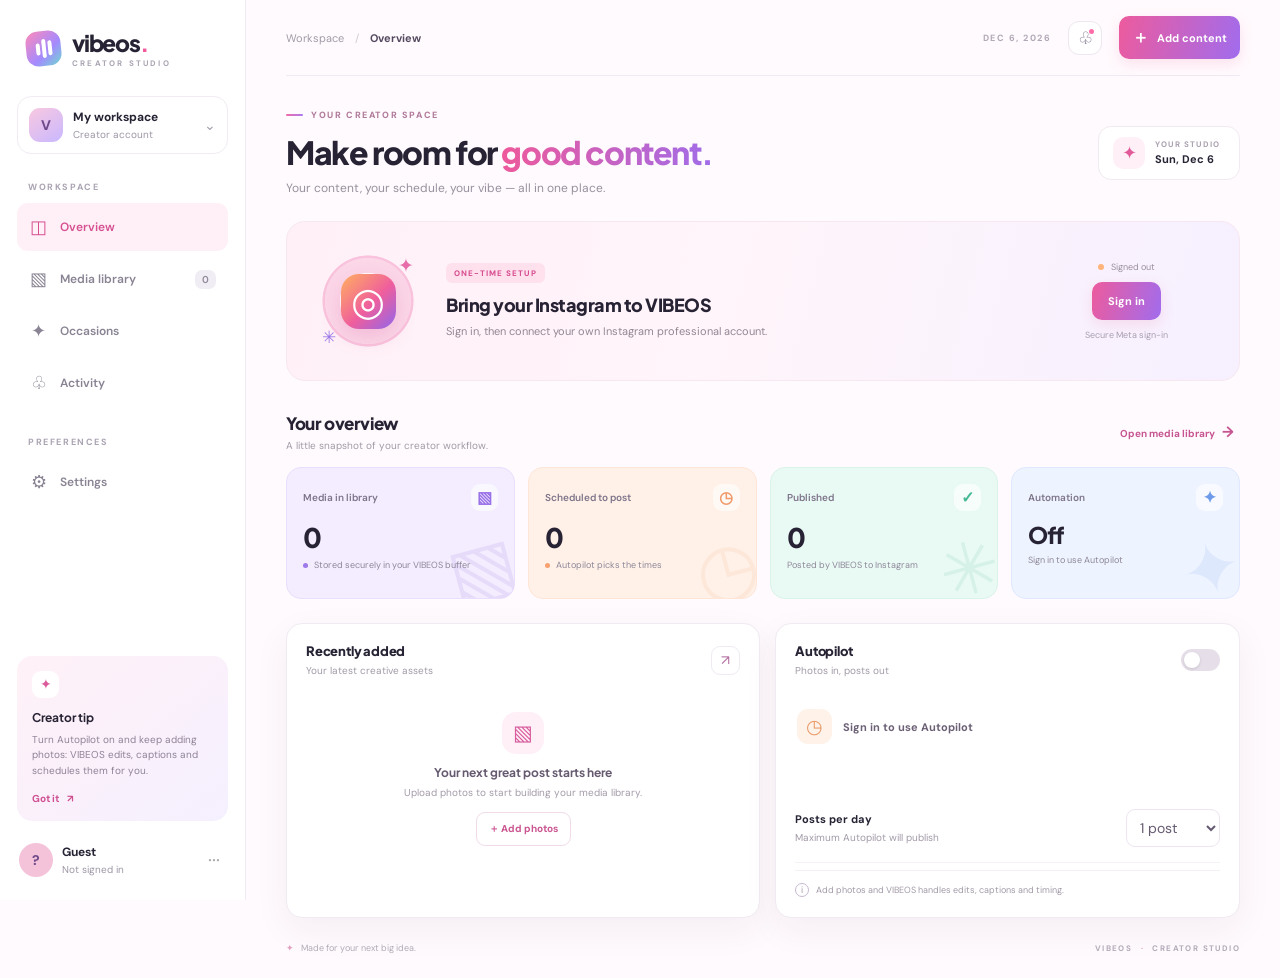
==== web/index.html @ 7c8bd2db "Update with vibeos-new changes" ====
<!doctype html>
<html lang="en">
<head>
<meta charset="utf-8"><meta name="viewport" content="width=device-width,initial-scale=1,viewport-fit=cover">
<meta name="theme-color" content="#fff8fc"><title>VIBEOS — Creator Studio</title>
<link rel="preconnect" href="https://fonts.googleapis.com"><link rel="preconnect" href="https://fonts.gstatic.com" crossorigin>
<link href="https://fonts.googleapis.com/css2?family=DM+Sans:wght@400;500;600;700&family=Plus+Jakarta+Sans:wght@500;600;700;800&display=swap" rel="stylesheet">
<link rel="stylesheet" href="styles.css">
</head>
<body>
<div class="app-shell">
  <aside class="sidebar" id="sidebar">
    <a class="brand" href="#dashboard"><span class="brand-mark"><i></i><i></i><i></i></span><span>vibeos<span class="brand-dot">.</span><small>CREATOR STUDIO</small></span></a>
    <div class="workspace"><div class="workspace-avatar">V</div><div><strong>My workspace</strong><small>Creator account</small></div><span class="chevron">⌄</span></div>
    <p class="nav-label">WORKSPACE</p>
    <nav class="nav-list" aria-label="Main navigation">
      <button class="nav-item active" data-view="dashboard"><span class="nav-icon">◫</span> Overview</button>
      <button class="nav-item" data-view="media"><span class="nav-icon">▧</span> Media library <span class="nav-count" id="mediaCount">0</span></button>
      <button class="nav-item" data-view="occasions"><span class="nav-icon">✦</span> Occasions</button>
      <button class="nav-item" data-view="notifications"><span class="nav-icon">♧</span> Activity</button>
    </nav>
    <p class="nav-label nav-label-spaced">PREFERENCES</p>
    <nav class="nav-list"><button class="nav-item" data-view="settings"><span class="nav-icon">⚙</span> Settings</button></nav>
    <div class="sidebar-bottom"><div class="help-card"><span class="help-spark">✦</span><strong>Creator tip</strong><p>Turn Autopilot on and keep adding photos: VIBEOS edits, captions and schedules them for you.</p><button id="tipButton">Got it <span>↗</span></button></div><div class="user-mini"><div class="user-avatar" id="userAvatar">?</div><div><strong id="userName">Guest</strong><small id="userSub">Not signed in</small></div><button class="dots" aria-label="User menu">···</button></div></div>
  </aside>
  <main class="main-area">
    <header class="topbar"><button class="mobile-menu" id="mobileMenu" aria-label="Open menu">☰</button><div class="breadcrumbs"><span>Workspace</span><b>/</b><strong id="crumbTitle">Overview</strong></div><div class="top-actions"><span class="today-label" id="todayLabel">CREATOR STUDIO</span><button class="icon-button" data-view="notifications" aria-label="Activity">♧<i></i></button><button class="primary-button top-create" id="topUpload"><span>＋</span> Add content</button></div></header>
    <section class="view active" id="view-dashboard">
      <div class="welcome-row"><div><div class="eyebrow"><span class="eyebrow-line"></span> YOUR CREATOR SPACE</div><h1>Make room for <span class="gradient-text">good content.</span></h1><p class="subhead">Your content, your schedule, your vibe — all in one place.</p></div><div class="date-chip"><span>✦</span><div><small>YOUR STUDIO</small><strong id="dateText">Let’s create</strong></div></div></div>
      <div class="connect-banner"><div class="connect-illustration"><div class="ig-orbit">◎</div><span class="orbit-star star-a">✦</span><span class="orbit-star star-b">✳</span></div><div class="connect-copy"><span class="pill pill-pink">ONE-TIME SETUP</span><h2>Bring your Instagram to VIBEOS</h2><p id="connectCopy">Sign in, then connect your own Instagram professional account.</p></div><div class="connect-action"><span class="connection-status" id="connectionStatus"><i></i> Checking…</span><a class="primary-button" id="connectButton" href="#">Connect Instagram <span>↗</span></a><small>Secure Meta sign-in</small></div></div>
      <div class="notice-bar" id="engineNotice" hidden><span>ⓘ</span><div><strong>Auto-posting is not active yet</strong><p>Your photos are saved, edited and made ready. Posting to Instagram starts once the hosted posting engine is switched on for web accounts.</p></div></div>
      <div class="section-heading"><div><h2>Your overview</h2><p>A little snapshot of your creator workflow.</p></div><button class="text-button" data-view="media">Open media library <span>→</span></button></div>
      <div class="stats-grid"><article class="stat-card stat-lilac"><div class="stat-top"><span>Media in library</span><span class="stat-icon">▧</span></div><div class="stat-number" id="statMedia">0</div><div class="stat-foot"><span class="stat-dot"></span> Stored securely in your VIBEOS buffer</div><div class="stat-art art-lilac">▧</div></article><article class="stat-card stat-peach"><div class="stat-top"><span>Scheduled to post</span><span class="stat-icon">◷</span></div><div class="stat-number" id="statQueue">0</div><div class="stat-foot"><span class="stat-dot orange"></span> <span id="statQueueFoot">Autopilot picks the times</span></div><div class="stat-art art-peach">◷</div></article><article class="stat-card stat-mint"><div class="stat-top"><span>Published</span><span class="stat-icon">✓</span></div><div class="stat-number" id="statPosted">0</div><div class="stat-foot">Posted by VIBEOS to Instagram</div><div class="stat-art art-mint">✳</div></article><article class="stat-card stat-blue"><div class="stat-top"><span>Automation</span><span class="stat-icon">✦</span></div><div class="stat-number stat-word" id="autoStat">Off</div><div class="stat-foot" id="autoFoot">Switch it on in Autopilot</div><div class="stat-art art-blue">✦</div></article></div>
      <div class="dashboard-columns"><section class="panel recent-panel"><div class="panel-heading"><div><h3>Recently added</h3><p>Your latest creative assets</p></div><button class="round-arrow" data-view="media" aria-label="View media">↗</button></div><div id="recentMedia" class="recent-media empty-state"><div class="empty-icon">▧</div><strong>Your next great post starts here</strong><p>Upload photos to start building your media library.</p><button class="soft-button" id="emptyUpload">＋ Add photos</button></div></section><section class="panel queue-panel"><div class="panel-heading"><div><h3>Autopilot</h3><p>Photos in, posts out</p></div><label class="switch"><input type="checkbox" id="autopilotToggleDash"><span></span></label></div><div id="autopilotStatus" class="queue-list"></div><div class="settings-row"><div><strong>Posts per day</strong><small>Maximum Autopilot will publish</small></div><select id="dailyLimitDash" aria-label="Posts per day"></select></div><div class="panel-bottom-note"><span class="info-icon">i</span> <span id="autopilotNote">Add photos and VIBEOS handles edits, captions and timing.</span></div></section></div>
      <div class="footer-note"><span>✦</span> Made for your next big idea. <span class="footer-right">VIBEOS <b>·</b> CREATOR STUDIO</span></div>
    </section>
    <section class="view" id="view-media"><div class="page-heading"><div><div class="eyebrow"><span class="eyebrow-line"></span> YOUR CONTENT VAULT</div><h1>Media <span class="gradient-text">library.</span></h1><p class="subhead">Keep your creative assets together and ready for the next post.</p></div><button class="primary-button" id="mediaUpload">＋ Upload photos</button></div><div class="notice-bar"><span>ⓘ</span><div><strong>Photos upload straight to your VIBEOS buffer</strong><p>No manual queue. With Autopilot on, each photo is edited, captioned and scheduled automatically. With it off, photos wait safely in the buffer.</p></div></div><div class="media-toolbar"><div class="filter-tabs"><button class="filter-tab active" data-filter="all">All media <span id="allCount">0</span></button><button class="filter-tab" data-filter="ready">Ready</button><button class="filter-tab" data-filter="scheduled">Scheduled</button><button class="filter-tab" data-filter="posted">Posted</button></div><div class="toolbar-right"><span id="mediaSummary">0 items</span><select id="mediaSort" aria-label="Sort media"><option value="newest">Newest first</option><option value="oldest">Oldest first</option></select></div></div><div id="mediaGrid" class="media-grid"><div class="empty-large"><div class="empty-icon big">▧</div><h3>Your library is waiting for its first upload</h3><p>Add a few photos and start planning your content.</p><button class="primary-button" id="emptyMediaUpload">＋ Upload photos</button></div></div></section>
    <section class="view" id="view-occasions"><div class="page-heading"><div><div class="eyebrow"><span class="eyebrow-line"></span> CONTEXT ENGINE</div><h1>Festivals &amp; <span class="gradient-text">occasions.</span></h1><p class="subhead">VIBEOS watches the calendar, matches your photos to the right moment and posts at the best time. Nothing to pick.</p></div></div><div class="notice-bar" id="occCalendarWarn" hidden><span>ⓘ</span><div><strong>Festival dates need a refresh</strong><p id="occCalendarWarnText"></p></div></div><div class="occ-layout"><section class="panel"><div class="panel-heading"><div><h3>Coming up</h3><p>Next 45 days, filtered by your rules</p></div></div><div id="occList" class="occ-list"></div></section><section class="panel settings-panel"><div class="settings-section-title"><div class="settings-icon purple">✦</div><div><h3>Your rules</h3><p>Saved to your account</p></div></div><div class="settings-row"><div><strong>Occasion engine</strong><small>Match photos to festivals and days</small></div><label class="switch"><input type="checkbox" id="occEnabled"><span></span></label></div><div class="settings-row"><div><strong>Auto greeting</strong><small>No matching photo? Post your best-fitting one with a greeting</small></div><label class="switch"><input type="checkbox" id="occGreeting"><span></span></label></div><div class="settings-row"><div><strong>How many occasions</strong><small>Higher means only the big ones</small></div><select id="occPriority" aria-label="Occasion importance"><option value="85">Only major</option><option value="70">Balanced</option><option value="50">Everything</option></select></div><div class="settings-row"><div><strong>Serious days</strong><small>Remembrance and awareness days</small></div><select id="occSolemn" aria-label="Serious days"><option value="respectful">Calm, respectful tone</option><option value="skip">Skip them</option></select></div><div class="settings-row occ-cats"><div><strong>Types</strong><small>What VIBEOS may plan around</small></div><div id="occCats"></div></div><div class="settings-section-title occ-personal-title"><div><h3>Personal dates</h3><p>Birthday, anniversary, launch day. They repeat every year.</p></div></div><div id="occPersonal"></div><div class="occ-add"><input type="text" id="occName" maxlength="40" placeholder="Name (e.g. My birthday)" aria-label="Personal date name"><select id="occMonth" aria-label="Month"></select><select id="occDay" aria-label="Day"></select><button class="outline-button" id="occAdd">Add</button></div></section></div></section>
    <section class="view" id="view-notifications"><div class="page-heading"><div><div class="eyebrow"><span class="eyebrow-line"></span> ACTIVITY FEED</div><h1>Your <span class="gradient-text">activity.</span></h1><p class="subhead">Recent posts and scheduling events from your Instagram account.</p></div></div><div class="notice-bar"><span>ⓘ</span><div><strong>Live from your account</strong><p>Posted, scheduled and failed posts appear here.</p></div></div><div id="notificationList" class="notification-list"></div></section>
    <section class="view" id="view-settings"><div class="page-heading"><div><div class="eyebrow"><span class="eyebrow-line"></span> MAKE IT YOURS</div><h1>Studio <span class="gradient-text">settings.</span></h1><p class="subhead">Choose how your VIBEOS workspace behaves.</p></div></div><div class="settings-layout"><div class="panel settings-panel"><div class="settings-section-title"><div class="settings-icon pink">◎</div><div><h3>Instagram account</h3><p>Link your professional account securely.</p></div></div><div class="settings-row"><div><strong>Instagram connection</strong><small>Each signed-in user connects their own Instagram account.</small></div><a class="outline-button" id="settingsConnect" href="#">Connect account ↗</a></div><div class="settings-row"><div><strong>Account status</strong><small id="igStatusText">Not verified from this dashboard yet.</small></div><span class="status-chip neutral">Not checked</span></div></div><div class="panel settings-panel"><div class="settings-section-title"><div class="settings-icon purple">✦</div><div><h3>Autopilot</h3><p>Saved to your account and used by the hosted worker.</p></div></div><div class="settings-row"><div><strong>Autopilot</strong><small>Edit, caption and schedule new photos automatically</small></div><label class="switch"><input type="checkbox" id="autopilotToggle"><span></span></label></div><div class="settings-row"><div><strong>Posts per day</strong><small>Daily limit across stories and posts</small></div><select id="dailyLimit" aria-label="Posts per day"></select></div><div class="settings-row"><div><strong>Posting times</strong><small>Local times, comma separated (e.g. 12:30, 19:30)</small></div><input type="text" id="slotsInput" autocomplete="off" maxlength="60" aria-label="Posting times"></div><div class="settings-row"><div><strong>Quiet hours</strong><small>No posting between these hours</small></div><div><select id="quietStart" aria-label="Quiet from"></select> – <select id="quietEnd" aria-label="Quiet until"></select></div></div><div class="settings-row"><div><strong>Reels</strong><small>Turn 4+ good photos from one upload into a Reel</small></div><label class="switch"><input type="checkbox" id="reelsToggle"><span></span></label></div><div class="settings-row"><div><strong>Trend Stories</strong><small>One safe, sourced trending-topic Story a day</small></div><label class="switch"><input type="checkbox" id="trendToggle"><span></span></label></div><div class="settings-row"><div><strong>Reply to comments</strong><small>AI replies to comments on your own posts</small></div><label class="switch"><input type="checkbox" id="repliesToggle"><span></span></label></div><div class="settings-row"><div><strong>First comment</strong><small>AI adds a starter comment to new posts</small></div><label class="switch"><input type="checkbox" id="commentsToggle"><span></span></label></div><div class="settings-row"><div><strong>Time zone</strong><small id="tzText">Detected from your device</small></div><button class="outline-button" id="saveAutopilot">Save settings</button></div></div></div></section>
  </main>
</div>
<div class="toast" id="toast" role="status" aria-live="polite"></div>
<input id="filePicker" type="file" accept="image/*" multiple hidden>
<script src="config.js"></script><script src="app.js"></script>
</body></html>
---- web/styles.css ----
:root{--ink:#272334;--muted:#858092;--line:#eee9f1;--surface:#fff;--bg:#fffafd;--pink:#f15b9b;--purple:#9166ed;--orange:#ffad76;--mint:#8edfc6;--blue:#9cbcfb;--shadow:0 12px 36px rgba(64,37,76,.055)}*{box-sizing:border-box}body{margin:0;background:var(--bg);color:var(--ink);font-family:'DM Sans',sans-serif;font-size:14px}button,input,select,textarea{font:inherit}button,a{-webkit-tap-highlight-color:transparent}button{cursor:pointer}a{color:inherit;text-decoration:none}.app-shell{min-height:100vh}.sidebar{position:fixed;inset:0 auto 0 0;width:246px;padding:28px 17px 18px;background:#fff;border-right:1px solid #f0eaf2;display:flex;flex-direction:column;z-index:10}.brand{display:flex;align-items:center;gap:11px;margin:0 0 28px 9px;font:800 23px 'Plus Jakarta Sans',sans-serif;letter-spacing:-1.2px}.brand-dot{color:var(--pink)}.brand small{display:block;font:700 8px 'DM Sans',sans-serif;letter-spacing:2.2px;color:#aaa4b2;margin-top:1px}.brand-mark{width:35px;height:35px;border-radius:12px;background:linear-gradient(140deg,#ff8ab8,#a48aff 60%,#70d8d0);display:flex;align-items:center;justify-content:center;gap:2px;transform:rotate(-6deg)}.brand-mark i{width:4px;border-radius:4px;background:white;display:block}.brand-mark i:nth-child(1){height:12px}.brand-mark i:nth-child(2){height:19px}.brand-mark i:nth-child(3){height:15px}.workspace{display:flex;align-items:center;gap:10px;padding:11px;border:1px solid #f1ebf3;border-radius:14px;margin-bottom:27px}.workspace-avatar,.user-avatar{width:34px;height:34px;display:grid;place-items:center;border-radius:11px;background:linear-gradient(145deg,#f9c8e0,#c9b8ff);font-weight:800;color:#704b8b}.workspace strong,.user-mini strong{font-size:12px;display:block}.workspace small,.user-mini small{font-size:10px;color:#9d96a5;display:block;margin-top:3px}.chevron{margin-left:auto;color:#a6a0ad}.nav-label{font-size:9px;letter-spacing:1.6px;color:#aaa3b2;font-weight:700;margin:0 0 10px 11px}.nav-label-spaced{margin-top:29px}.nav-list{display:grid;gap:4px}.nav-item{width:100%;display:flex;align-items:center;gap:12px;text-align:left;border:0;background:transparent;border-radius:11px;padding:12px 12px;color:#898393;font-weight:600;font-size:12px;transition:.18s}.nav-item:hover{background:#fff7fb;color:#4d4059}.nav-item.active{background:#fff0f7;color:#d64f91}.nav-icon{font-size:18px;width:19px;text-align:center;font-weight:400}.nav-count{margin-left:auto;border-radius:7px;background:#f1edf4;padding:3px 7px;font-size:10px;color:#8f8798}.nav-item.active .nav-count{background:#fbd9e9;color:#c74382}.unread-dot{margin-left:auto;width:6px;height:6px;background:#ff8dba;border-radius:50%}.sidebar-bottom{margin-top:auto}.help-card{border-radius:15px;background:linear-gradient(140deg,#fff1f7,#f5f0ff);padding:15px;margin-bottom:17px;position:relative;overflow:hidden}.help-spark{display:grid;place-items:center;width:27px;height:27px;background:white;border-radius:9px;color:#db5a9b;margin-bottom:10px}.help-card strong{font:700 12px 'Plus Jakarta Sans',sans-serif}.help-card p{font-size:10px;color:#8f8297;line-height:1.55;margin:6px 0 10px}.help-card button{border:0;background:transparent;padding:0;color:#cf4f91;font-weight:700;font-size:10px}.help-card button span{margin-left:6px}.user-mini{display:flex;align-items:center;gap:9px;padding:5px 2px}.user-avatar{border-radius:50%;background:#f4c3d9}.dots{margin-left:auto;border:0;background:none;font-size:20px;color:#aaa}.main-area{margin-left:246px;min-height:100vh;padding:0 40px;max-width:1800px}.topbar{height:76px;display:flex;align-items:center;justify-content:space-between;border-bottom:1px solid #f0eaf2}.breadcrumbs{display:flex;align-items:center;gap:11px;color:#a19aa8;font-size:11px}.breadcrumbs b{font-weight:400;color:#d0c9d3}.breadcrumbs strong{color:#54495f;font-weight:700}.top-actions{display:flex;align-items:center;gap:17px}.today-label{font-size:9px;font-weight:700;letter-spacing:1.5px;color:#b1a8b7}.icon-button{position:relative;border:1px solid #eee7f0;background:white;width:34px;height:34px;border-radius:11px;color:#766b82;font-size:17px}.icon-button i{position:absolute;right:7px;top:7px;width:5px;height:5px;background:#ff6da8;border-radius:50%}.primary-button{display:inline-flex;align-items:center;justify-content:center;gap:8px;border:0;border-radius:10px;padding:12px 16px;color:#fff;background:linear-gradient(105deg,#ed5b9d,#a16ced);box-shadow:0 5px 14px #e86a9c2b;font-weight:700;font-size:11px;white-space:nowrap;transition:transform .16s,box-shadow .16s}.primary-button:hover{transform:translateY(-1px);box-shadow:0 8px 18px #e86a9c40}.top-create{padding:10px 13px}.top-create span{font-size:17px}.mobile-menu{display:none}.view{display:none;padding:33px 0 12px;animation:fadeIn .2s ease}.view.active{display:block}@keyframes fadeIn{from{opacity:.4;transform:translateY(3px)}to{opacity:1;transform:translateY(0)}}.welcome-row,.page-heading{display:flex;justify-content:space-between;align-items:center;gap:20px;margin-bottom:25px}.eyebrow{display:flex;align-items:center;gap:8px;color:#b17b9b;font-size:9px;letter-spacing:1.6px;font-weight:800;margin-bottom:12px}.eyebrow-line{width:17px;height:2px;border-radius:2px;background:linear-gradient(90deg,#f16ba7,#aa7bef)}h1,h2,h3,p{margin-top:0}h1{font:800 clamp(25px,2.5vw,34px)/1.2 'Plus Jakarta Sans',sans-serif;letter-spacing:-1.4px;margin-bottom:9px}.gradient-text{background:linear-gradient(95deg,#ef599a,#a06ce9);-webkit-background-clip:text;background-clip:text;color:transparent}.subhead{font-size:12px;color:#96909e;margin-bottom:0}.date-chip{display:flex;align-items:center;gap:10px;padding:10px 14px;background:#fff;border:1px solid #f1eaf2;border-radius:13px;min-width:142px}.date-chip>span{width:32px;height:32px;border-radius:10px;background:#fff0f7;color:#e15b9b;display:grid;place-items:center;font-size:18px}.date-chip small,.date-chip strong{display:block}.date-chip small{font-size:8px;color:#aaa0af;letter-spacing:1.2px;font-weight:700}.date-chip strong{font-size:11px;margin-top:3px}.connect-banner{position:relative;display:flex;align-items:center;gap:22px;min-height:160px;padding:23px 25px;border-radius:19px;background:linear-gradient(105deg,#fff0f7 0%,#fff5fa 45%,#f6f0ff 100%);border:1px solid #f7e7f1;overflow:hidden;margin-bottom:31px}.connect-illustration{width:112px;height:112px;flex:0 0 112px;position:relative;display:grid;place-items:center;border-radius:50%;background:radial-gradient(circle,#fff 0 35%,#fbd7e8 36% 54%,#f9c3dd 55% 57%,transparent 58%)}.ig-orbit{width:55px;height:55px;display:grid;place-items:center;border-radius:18px;background:linear-gradient(135deg,#ffb05e,#ef5e9d 55%,#9166ed);font-size:39px;line-height:1;color:#fff;box-shadow:0 8px 20px #d95d9d3a}.orbit-star{position:absolute;color:#e76ca9}.star-a{top:8px;right:10px;font-size:19px}.star-b{bottom:9px;left:10px;font-size:17px;color:#9a77e7}.connect-copy{flex:1;min-width:180px}.pill{display:inline-block;font-size:8px;font-weight:800;letter-spacing:1px;border-radius:6px;padding:5px 8px}.pill-pink{background:#ffe0ed;color:#d64d90}.connect-copy h2{font:800 18px 'Plus Jakarta Sans',sans-serif;letter-spacing:-.5px;margin:10px 0 7px}.connect-copy p{font-size:11px;line-height:1.6;color:#928694;max-width:380px;margin:0}.connect-action{display:flex;align-items:center;flex-direction:column;gap:9px;min-width:175px}.connection-status{font-size:9px;color:#9a8f9e}.connection-status i{display:inline-block;width:6px;height:6px;border-radius:50%;background:#ffb47b;margin-right:5px}.connect-action small{font-size:9px;color:#a99eaf}.section-heading,.panel-heading{display:flex;justify-content:space-between;align-items:center;gap:15px}.section-heading{margin-bottom:15px}.section-heading h2{font:800 17px 'Plus Jakarta Sans',sans-serif;letter-spacing:-.4px;margin:0 0 5px}.section-heading p,.panel-heading p{font-size:10px;color:#a19aa7;margin:0}.text-button{border:0;background:transparent;color:#c75591;font-weight:700;font-size:10px;white-space:nowrap}.text-button span{font-size:15px;margin-left:5px}.stats-grid{display:grid;grid-template-columns:repeat(4,minmax(0,1fr));gap:13px;margin-bottom:24px}.stat-card{position:relative;min-height:132px;overflow:hidden;border-radius:15px;padding:16px;border:1px solid transparent}.stat-lilac{background:#f3edff;border-color:#e9defd}.stat-peach{background:#fff1e8;border-color:#ffe5d6}.stat-mint{background:#e9faf4;border-color:#d9f3e9}.stat-blue{background:#edf3ff;border-color:#dfe8ff}.stat-top{display:flex;align-items:center;justify-content:space-between;gap:6px;color:#7e748a;font-size:10px;font-weight:600;position:relative;z-index:1}.stat-icon{display:grid;place-items:center;width:27px;height:27px;background:#ffffff9c;border-radius:9px;font-size:16px;color:#9a72e8}.stat-peach .stat-icon{color:#ef9b6c}.stat-mint .stat-icon{color:#48b996}.stat-blue .stat-icon{color:#6d9ae9}.stat-number{font:800 27px 'Plus Jakarta Sans',sans-serif;letter-spacing:-1px;margin:9px 0 5px;position:relative;z-index:1}.stat-word{font-size:23px}.stat-foot{font-size:9px;color:#8e8798;position:relative;z-index:1}.stat-dot{display:inline-block;width:5px;height:5px;border-radius:50%;background:#9d79e9;margin-right:4px}.stat-dot.orange{background:#f6a16f}.stat-art{position:absolute;right:-3px;bottom:-18px;font-size:72px;opacity:.11;transform:rotate(-15deg)}.art-lilac{color:#7c51d2}.art-peach{color:#ed9866}.art-mint{color:#39ad8d}.art-blue{color:#6794e9}.dashboard-columns{display:grid;grid-template-columns:1.02fr 1fr;gap:15px}.panel{background:#fff;border:1px solid #f0eaf2;border-radius:16px;padding:19px;box-shadow:var(--shadow);min-width:0}.panel-heading{margin-bottom:17px}.panel-heading h3,.settings-section-title h3{font:800 13px 'Plus Jakarta Sans',sans-serif;letter-spacing:-.2px;margin:0 0 5px}.round-arrow{width:29px;height:29px;border:1px solid #f0eaf2;border-radius:9px;background:#fff;color:#b16b9d}.recent-media{min-height:150px}.empty-state,.empty-large{display:flex;align-items:center;justify-content:center;flex-direction:column;text-align:center;padding:18px 12px;color:#9991a1}.empty-icon{width:42px;height:42px;border-radius:14px;background:#fff0f7;color:#d85b9c;display:grid;place-items:center;font-size:21px;margin-bottom:11px}.empty-state strong,.empty-large h3{font:700 12px 'Plus Jakarta Sans',sans-serif;color:#665a70;margin-bottom:5px}.empty-state p,.empty-large p{font-size:10px;color:#a49ba9;line-height:1.5;margin-bottom:12px}.soft-button,.outline-button{background:#fff;border:1px solid #f0dbe8;border-radius:9px;padding:9px 12px;color:#ca5590;font-size:10px;font-weight:700}.queue-list{min-height:100px}.empty-inline{display:flex;align-items:center;gap:11px;padding:15px 2px}.empty-inline>span{width:35px;height:35px;border-radius:11px;background:#fff2e9;color:#e99a68;display:grid;place-items:center;font-size:19px}.empty-inline strong,.empty-inline small{display:block}.empty-inline strong{font-size:11px;color:#6b6075}.empty-inline small{font-size:10px;color:#a49ba9;margin-top:4px}.panel-bottom-note{border-top:1px solid #f5eff6;padding-top:12px;margin-top:7px;font-size:9px;color:#a29aa7;line-height:1.5}.info-icon{display:inline-grid;place-items:center;width:14px;height:14px;border:1px solid #c6b8d1;border-radius:50%;font-size:9px;margin-right:5px}.footer-note{display:flex;align-items:center;gap:7px;padding:24px 0 12px;color:#b2aab8;font-size:9px}.footer-note>span:first-child{color:#e2a1c1}.footer-right{margin-left:auto;font-size:8px;letter-spacing:1.4px;font-weight:700}.footer-right b{color:#e69ac0;margin:0 5px}.page-heading{margin-bottom:22px}.page-heading .primary-button{align-self:center}.notice-bar{display:flex;align-items:flex-start;gap:11px;background:#fff8ed;border:1px solid #ffebd5;border-radius:12px;padding:13px 15px;margin-bottom:22px;color:#b07a4e}.notice-bar>span{font-size:17px}.notice-bar strong{font-size:11px;color:#91613e}.notice-bar p{font-size:10px;color:#a98567;line-height:1.5;margin:4px 0 0}.media-toolbar,.queue-filters{display:flex;align-items:center;justify-content:space-between;border-bottom:1px solid #eee8f0;padding-bottom:12px;margin-bottom:17px}.filter-tabs{display:flex;gap:7px}.filter-tab{border:0;background:transparent;padding:9px 12px;color:#9c94a2;border-radius:9px;font-size:10px;font-weight:700}.filter-tab.active{background:#fff0f7;color:#cf4d91}.filter-tab span{margin-left:6px;background:#fff;border-radius:5px;padding:2px 5px}.toolbar-right{display:flex;align-items:center;gap:12px;color:#a49ba9;font-size:10px}.toolbar-right select,.modal select,.modal input,.modal textarea{border:1px solid #eee5f0;border-radius:9px;background:#fff;color:#655a70;padding:9px 10px;outline:none}.media-grid{display:grid;grid-template-columns:repeat(4,minmax(0,1fr));gap:14px}.media-card{background:#fff;border:1px solid #eee8f0;border-radius:13px;overflow:hidden;min-width:0}.media-thumb{width:100%;aspect-ratio:1/1;object-fit:cover;display:block;background:#f5eff6}.media-card-info{padding:11px}.media-card-title{display:block;font-size:10px;font-weight:700;white-space:nowrap;text-overflow:ellipsis;overflow:hidden}.media-card-meta{display:flex;justify-content:space-between;align-items:center;color:#a69dab;font-size:9px;margin-top:6px}.media-card-actions{display:flex;gap:6px;margin-top:10px}.mini-action{border:1px solid #f0e8f1;background:#fff;border-radius:7px;padding:6px 7px;font-size:9px;color:#9b6c8e;flex:1}.mini-action.delete{color:#d65b7b}.empty-large{min-height:300px;grid-column:1/-1;background:#fff;border:1px dashed #e9dfea;border-radius:16px}.empty-icon.big{width:56px;height:56px;font-size:25px}.empty-large h3{font-size:14px}.queue-filters{justify-content:flex-start;gap:6px}.queue-full-list{display:grid;gap:11px}.queue-row{display:grid;grid-template-columns:62px minmax(0,1fr) auto;align-items:center;gap:14px;padding:13px;background:#fff;border:1px solid #eee8f0;border-radius:13px}.queue-thumb{width:62px;height:62px;object-fit:cover;border-radius:10px;background:#f6eff7}.queue-row-main strong{display:block;font-size:11px;margin-bottom:5px}.queue-row-main p{font-size:10px;color:#9b93a1;margin:0 0 6px;overflow-wrap:anywhere}.queue-meta{display:flex;gap:9px;flex-wrap:wrap;color:#a49ba9;font-size:9px}.draft-chip{font-size:9px;font-weight:700;border-radius:6px;padding:5px 7px;background:#f2edff;color:#8e6bd3;white-space:nowrap}.queue-row-actions{display:flex;gap:6px;align-items:center}.queue-row-actions button{border:1px solid #f0e8f1;background:#fff;border-radius:8px;padding:7px 9px;font-size:10px;color:#a05e8a}.notification-list{display:grid;gap:10px}.notification-item{display:flex;gap:12px;align-items:flex-start;background:#fff;border:1px solid #eee8f0;border-radius:12px;padding:15px}.notification-icon{width:34px;height:34px;flex:0 0 34px;border-radius:11px;background:#f4edff;color:#9468e3;display:grid;place-items:center;font-size:17px}.notification-item strong{display:block;font-size:11px;margin:2px 0 4px}.notification-item p{font-size:10px;color:#9e96a4;line-height:1.5;margin:0}.notification-item time{display:block;font-size:9px;color:#b0a7b5;margin-top:7px}.settings-layout{display:grid;gap:15px;max-width:850px}.settings-panel{padding:20px 22px}.settings-section-title{display:flex;align-items:center;gap:12px;padding-bottom:15px;border-bottom:1px solid #f3edf4}.settings-icon{width:37px;height:37px;border-radius:12px;display:grid;place-items:center;font-size:19px}.settings-icon.pink{background:#fff0f7;color:#db599b}.settings-icon.purple{background:#f2edff;color:#9068e5}.settings-icon.mint{background:#eaf9f4;color:#42ae8b}.settings-section-title p{font-size:10px;color:#a39aa8;margin:0}.settings-row{display:flex;align-items:center;justify-content:space-between;gap:15px;padding:15px 0;border-bottom:1px solid #f6f1f6}.settings-row:last-of-type{border-bottom:0}.settings-row strong,.settings-row small{display:block}.settings-row strong{font-size:11px}.settings-row small{font-size:10px;color:#a29aa7;margin-top:5px}.status-chip{font-size:9px;font-weight:700;padding:6px 9px;border-radius:7px}.status-chip.neutral{background:#f3eff5;color:#93899b}.switch{position:relative;display:inline-block;width:39px;height:22px;flex:0 0 39px}.switch input{opacity:0;width:0;height:0}.switch span{position:absolute;cursor:pointer;inset:0;background:#e6dfe9;border-radius:20px;transition:.2s}.switch span:before{content:'';position:absolute;width:16px;height:16px;left:3px;top:3px;background:#fff;border-radius:50%;box-shadow:0 1px 3px #0002;transition:.2s}.switch input:checked+span{background:linear-gradient(90deg,#ed5b9d,#a16ced)}.switch input:checked+span:before{transform:translateX(17px)}.settings-disclaimer{background:#fbf8fc;padding:10px;border-radius:8px;font-size:9px;color:#a39aa8;line-height:1.5}.danger-button{border:1px solid #f5d4dc;background:#fff6f8;color:#c85270;border-radius:9px;padding:9px 12px;font-size:10px;font-weight:700}.toast{position:fixed;bottom:22px;left:50%;transform:translate(-50%,15px);opacity:0;pointer-events:none;z-index:50;background:#30253a;color:white;padding:11px 16px;border-radius:10px;font-size:11px;box-shadow:0 8px 24px #33213b2e;transition:.2s}.toast.show{opacity:1;transform:translate(-50%,0)}.modal-backdrop{position:fixed;inset:0;z-index:40;background:#30213966;backdrop-filter:blur(4px);display:grid;place-items:center;padding:18px}.modal-backdrop[hidden]{display:none}.modal{position:relative;width:min(480px,100%);background:#fff;border-radius:20px;padding:27px;box-shadow:0 25px 80px #24172f33}.modal-close{position:absolute;right:17px;top:13px;border:0;background:#f7f0f7;color:#89798e;width:29px;height:29px;border-radius:9px;font-size:20px}.modal h2{font:800 22px 'Plus Jakarta Sans',sans-serif;letter-spacing:-.6px;margin:0 0 6px}.modal-sub{font-size:11px;color:#9c93a2;margin-bottom:19px}.modal label{display:block;font-size:10px;font-weight:700;color:#74687e;margin:13px 0 7px}.modal select,.modal input,.modal textarea{width:100%;font-size:11px}.modal textarea{resize:vertical}.modal-grid{display:grid;grid-template-columns:1fr 1fr;gap:12px}.full-button{width:100%;margin-top:19px}.modal-footnote{display:block;text-align:center;font-size:9px;color:#a49aa8;margin-top:10px}
@media(max-width:1150px){.main-area{padding:0 25px}.sidebar{width:220px}.main-area{margin-left:220px}.stats-grid{grid-template-columns:repeat(2,minmax(0,1fr))}.media-grid{grid-template-columns:repeat(3,minmax(0,1fr))}.connect-banner{gap:14px;padding:20px}.connect-illustration{width:88px;height:88px;flex-basis:88px}.ig-orbit{width:47px;height:47px;font-size:33px}.connect-action{min-width:150px}}
@media(max-width:820px){.sidebar{transform:translateX(-100%);transition:transform .22s;box-shadow:none}.sidebar.open{transform:translateX(0);box-shadow:0 0 0 999px #25162a55}.main-area{margin-left:0;padding:0 22px}.mobile-menu{display:block;border:1px solid #eee7f0;background:#fff;border-radius:9px;padding:8px 10px;color:#81748a}.topbar{gap:12px}.breadcrumbs{margin-right:auto}.top-actions{gap:9px}.today-label{display:none}.welcome-row{align-items:flex-start}.connect-banner{flex-wrap:wrap}.connect-illustration{width:76px;height:76px;flex-basis:76px}.connect-copy{min-width:calc(100% - 110px)}.connect-action{width:100%;flex-direction:row;justify-content:flex-end;flex-wrap:wrap}.connect-action small{width:100%;text-align:right}.dashboard-columns{grid-template-columns:1fr}.media-grid{grid-template-columns:repeat(3,minmax(0,1fr))}}
@media(max-width:520px){.main-area{padding:0 14px}.topbar{height:64px}.top-create{font-size:0;padding:9px 11px}.top-create span{font-size:19px}.icon-button{width:32px;height:32px}.view{padding-top:25px}.welcome-row,.page-heading{align-items:flex-start}.date-chip{display:none}h1{font-size:27px}.subhead{font-size:11px;line-height:1.5}.connect-banner{padding:16px;gap:12px}.connect-copy h2{font-size:15px}.connect-copy p{font-size:10px}.connect-action{justify-content:flex-start}.connect-action small{text-align:left}.stats-grid{gap:9px}.stat-card{padding:12px;min-height:120px}.stat-top{font-size:9px}.stat-number{font-size:24px}.stat-foot{font-size:8px;line-height:1.4}.stat-art{font-size:57px}.panel{padding:15px}.section-heading h2{font-size:15px}.section-heading .text-button{font-size:9px}.media-grid{grid-template-columns:repeat(2,minmax(0,1fr));gap:10px}.media-toolbar{align-items:flex-start;gap:8px;flex-direction:column}.toolbar-right{width:100%;justify-content:space-between}.page-heading{flex-direction:column;gap:14px}.page-heading .primary-button{align-self:flex-start}.queue-row{grid-template-columns:52px minmax(0,1fr);gap:10px}.queue-thumb{width:52px;height:52px}.queue-row-actions{grid-column:2;justify-content:flex-start}.draft-chip{justify-self:start}.queue-row-main p{max-width:100%}.footer-right{display:none}.modal{padding:23px 18px}.modal-grid{grid-template-columns:1fr}.settings-panel{padding:15px}.settings-row{gap:8px}.settings-row small{max-width:230px;line-height:1.4}.breadcrumbs{font-size:10px}.top-actions{gap:7px}}
.draft-chip.chip-ready{background:#e9faf4;color:#2f9c7c}.draft-chip.chip-scheduled{background:#fff1e8;color:#d9824f}.draft-chip.chip-posted{background:#e9f7ee;color:#2e8b57}.draft-chip.chip-processing{background:#edf3ff;color:#4f7ad8}.draft-chip.chip-waiting{background:#f3eff5;color:#8f8798}.draft-chip.chip-skipped{background:#fff0f2;color:#c85270}
.settings-row input[type=text]{border:1px solid #eee5f0;border-radius:9px;padding:9px 10px;min-width:150px;outline:none;color:#655a70}.settings-row select,.queue-panel select{border:1px solid #eee5f0;border-radius:9px;background:#fff;color:#655a70;padding:8px 9px;outline:none}

.occ-layout{display:grid;grid-template-columns:1.1fr 1fr;gap:15px;align-items:start}.occ-list{display:grid;gap:4px}.occ-row{display:flex;align-items:center;gap:12px;padding:11px 2px;border-bottom:1px solid #f6f1f6}.occ-row:last-child{border-bottom:0}.occ-date{min-width:92px}.occ-date strong,.occ-main strong{display:block;font-size:11px}.occ-date small,.occ-main small{display:block;font-size:10px;color:#a29aa7;margin-top:4px}.occ-main{flex:1;min-width:0}.occ-cats{align-items:flex-start}.occ-cat{display:block;font-size:10px;color:#655a70;margin:0 0 7px;white-space:nowrap}.occ-add{display:flex;gap:7px;flex-wrap:wrap;margin-top:12px}.occ-add input[type=text]{flex:1;min-width:140px;border:1px solid #eee5f0;border-radius:9px;padding:9px 10px;outline:none;color:#655a70}.occ-add select{border:1px solid #eee5f0;border-radius:9px;background:#fff;color:#655a70;padding:8px 9px}.occ-personal-title{margin-top:14px}.notice-bar[hidden]{display:none}@media(max-width:900px){.occ-layout{grid-template-columns:1fr}.occ-row{flex-wrap:wrap}}
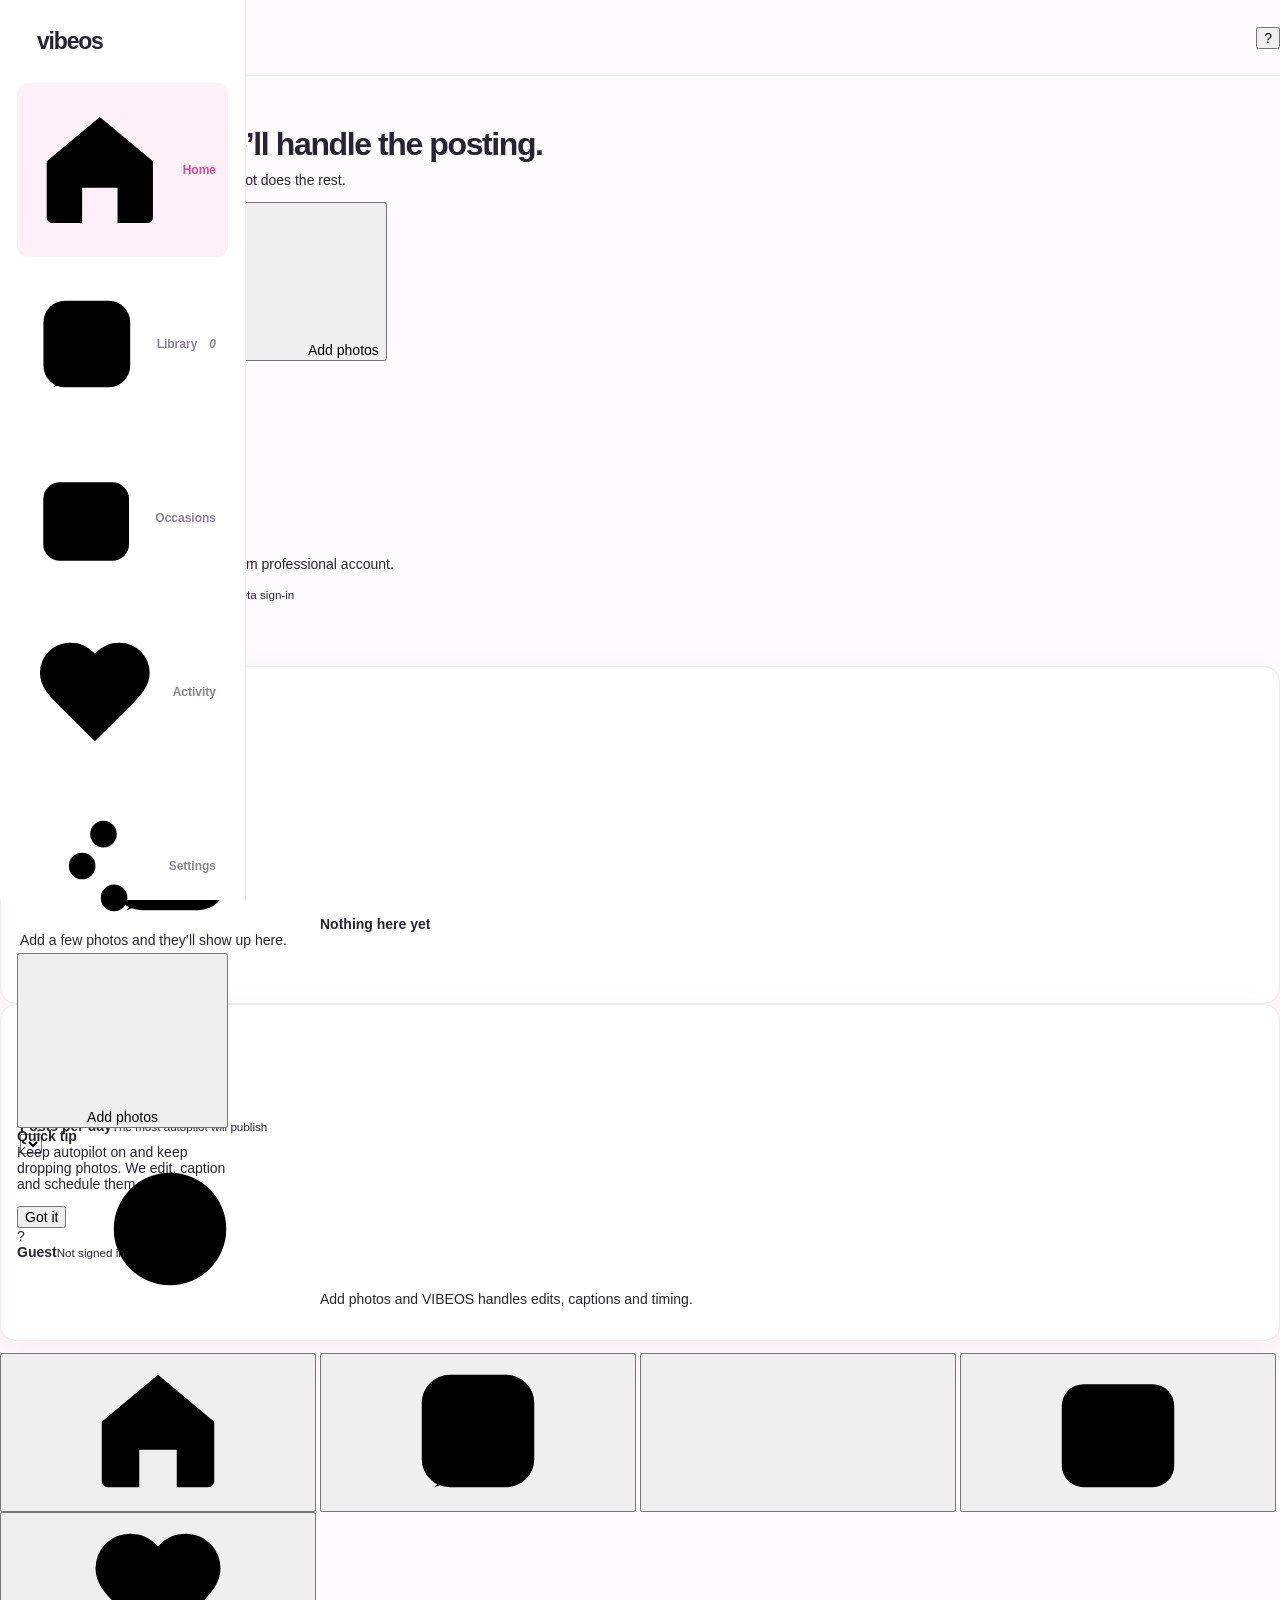
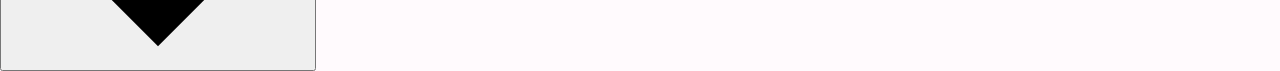
==== commit 7fd20bba: "Update index.html" ====
--- a/web/index.html
+++ b/web/index.html
@@ -1,46 +1,173 @@
 <!doctype html>
 <html lang="en">
 <head>
-<meta charset="utf-8"><meta name="viewport" content="width=device-width,initial-scale=1,viewport-fit=cover">
-<meta name="theme-color" content="#fff8fc"><title>VIBEOS — Creator Studio</title>
+<meta charset="utf-8">
+<meta name="viewport" content="width=device-width,initial-scale=1,viewport-fit=cover">
+<meta name="color-scheme" content="light dark">
+<meta name="theme-color" content="#F3F2F5" media="(prefers-color-scheme: light)">
+<meta name="theme-color" content="#0B0A0E" media="(prefers-color-scheme: dark)">
+<title>vibeos: your feed on autopilot</title>
 <link rel="preconnect" href="https://fonts.googleapis.com"><link rel="preconnect" href="https://fonts.gstatic.com" crossorigin>
-<link href="https://fonts.googleapis.com/css2?family=DM+Sans:wght@400;500;600;700&family=Plus+Jakarta+Sans:wght@500;600;700;800&display=swap" rel="stylesheet">
+<link href="https://fonts.googleapis.com/css2?family=Bricolage+Grotesque:opsz,wght@12..96,600..800&family=Instrument+Sans:wght@400;500;600;700&display=swap" rel="stylesheet">
 <link rel="stylesheet" href="styles.css">
 </head>
 <body>
+<svg width="0" height="0" style="position:absolute" aria-hidden="true" focusable="false">
+  <symbol id="i-home" viewBox="0 0 24 24"><path d="M3 10.5 12 3l9 7.5V20a1 1 0 0 1-1 1h-5v-6H9v6H4a1 1 0 0 1-1-1z"/></symbol>
+  <symbol id="i-image" viewBox="0 0 24 24"><rect x="3" y="3" width="18" height="18" rx="4.5"/><circle cx="9" cy="9" r="1.6"/><path d="m21 15-5-5L5 21"/></symbol>
+  <symbol id="i-plus" viewBox="0 0 24 24"><path d="M12 5v14M5 12h14"/></symbol>
+  <symbol id="i-calendar" viewBox="0 0 24 24"><rect x="3" y="4.5" width="18" height="16.5" rx="3.5"/><path d="M8 2.5v4M16 2.5v4M3 10h18"/></symbol>
+  <symbol id="i-heart" viewBox="0 0 24 24"><path d="M19 14c1.5-1.5 3-3.2 3-5.5A5.5 5.5 0 0 0 16.5 3c-1.8 0-3 .5-4.5 2-1.5-1.5-2.7-2-4.5-2A5.5 5.5 0 0 0 2 8.5c0 2.3 1.5 4 3 5.5l7 7z"/></symbol>
+  <symbol id="i-sliders" viewBox="0 0 24 24"><path d="M4 6h7.5M16.5 6H20M4 12h3.5M12.5 12H20M4 18h9.5M18.5 18H20"/><circle cx="14" cy="6" r="2.5"/><circle cx="10" cy="12" r="2.5"/><circle cx="16" cy="18" r="2.5"/></symbol>
+  <symbol id="i-bolt" viewBox="0 0 24 24"><path d="M13 2 4 14h7l-1 8 9-12h-7z"/></symbol>
+  <symbol id="i-check" viewBox="0 0 24 24"><path d="m5 12.5 4.5 4.5L19 7.5"/></symbol>
+  <symbol id="i-clock" viewBox="0 0 24 24"><circle cx="12" cy="12" r="9"/><path d="M12 7v5l3 2"/></symbol>
+  <symbol id="i-retry" viewBox="0 0 24 24"><path d="M20 12a8 8 0 1 1-2.4-5.7M20 4v4h-4"/></symbol>
+  <symbol id="i-x" viewBox="0 0 24 24"><path d="M6 6l12 12M18 6 6 18"/></symbol>
+  <symbol id="i-pause" viewBox="0 0 24 24"><path d="M9 5v14M15 5v14"/></symbol>
+  <symbol id="i-ban" viewBox="0 0 24 24"><circle cx="12" cy="12" r="9"/><path d="m5.6 5.6 12.8 12.8"/></symbol>
+  <symbol id="i-key" viewBox="0 0 24 24"><circle cx="8" cy="15" r="4"/><path d="m11 12 9-9M16 7l3 3"/></symbol>
+  <symbol id="i-alert" viewBox="0 0 24 24"><path d="M12 3 2.5 20h19z"/><path d="M12 10v4M12 17v.5"/></symbol>
+  <symbol id="i-info" viewBox="0 0 24 24"><circle cx="12" cy="12" r="9"/><path d="M12 11v5M12 8v.5"/></symbol>
+  <symbol id="i-loader" viewBox="0 0 24 24"><path d="M12 3v4M12 17v4M3 12h4M17 12h4"/></symbol>
+  <symbol id="i-trash" viewBox="0 0 24 24"><path d="M4 7h16M9 7V4h6v3M6 7l1 13h10l1-13"/></symbol>
+  <symbol id="i-insta" viewBox="0 0 24 24"><rect x="3" y="3" width="18" height="18" rx="5.5"/><circle cx="12" cy="12" r="4"/><circle cx="17.2" cy="6.8" r=".6"/></symbol>
+</svg>
+
 <div class="app-shell">
   <aside class="sidebar" id="sidebar">
-    <a class="brand" href="#dashboard"><span class="brand-mark"><i></i><i></i><i></i></span><span>vibeos<span class="brand-dot">.</span><small>CREATOR STUDIO</small></span></a>
-    <div class="workspace"><div class="workspace-avatar">V</div><div><strong>My workspace</strong><small>Creator account</small></div><span class="chevron">⌄</span></div>
-    <p class="nav-label">WORKSPACE</p>
-    <nav class="nav-list" aria-label="Main navigation">
-      <button class="nav-item active" data-view="dashboard"><span class="nav-icon">◫</span> Overview</button>
-      <button class="nav-item" data-view="media"><span class="nav-icon">▧</span> Media library <span class="nav-count" id="mediaCount">0</span></button>
-      <button class="nav-item" data-view="occasions"><span class="nav-icon">✦</span> Occasions</button>
-      <button class="nav-item" data-view="notifications"><span class="nav-icon">♧</span> Activity</button>
+    <a class="brand" href="#dashboard" data-view="dashboard"><span class="ring brand-ring"><i class="av"></i></span>vibeos</a>
+    <nav class="nav" aria-label="Main navigation">
+      <button class="nav-item active" data-view="dashboard"><svg class="ic"><use href="#i-home"/></svg><span>Home</span></button>
+      <button class="nav-item" data-view="media"><svg class="ic"><use href="#i-image"/></svg><span>Library</span><em class="count" id="mediaCount">0</em></button>
+      <button class="nav-item" data-view="occasions"><svg class="ic"><use href="#i-calendar"/></svg><span>Occasions</span></button>
+      <button class="nav-item" data-view="notifications"><svg class="ic"><use href="#i-heart"/></svg><span>Activity</span></button>
+      <button class="nav-item" data-view="settings"><svg class="ic"><use href="#i-sliders"/></svg><span>Settings</span></button>
     </nav>
-    <p class="nav-label nav-label-spaced">PREFERENCES</p>
-    <nav class="nav-list"><button class="nav-item" data-view="settings"><span class="nav-icon">⚙</span> Settings</button></nav>
-    <div class="sidebar-bottom"><div class="help-card"><span class="help-spark">✦</span><strong>Creator tip</strong><p>Turn Autopilot on and keep adding photos: VIBEOS edits, captions and schedules them for you.</p><button id="tipButton">Got it <span>↗</span></button></div><div class="user-mini"><div class="user-avatar" id="userAvatar">?</div><div><strong id="userName">Guest</strong><small id="userSub">Not signed in</small></div><button class="dots" aria-label="User menu">···</button></div></div>
+    <button class="btn side-add" id="sideAdd"><svg class="ic"><use href="#i-plus"/></svg>Add photos</button>
+    <div class="side-bottom">
+      <div class="tip"><strong>Quick tip</strong><p>Keep autopilot on and keep dropping photos. We edit, caption and schedule them.</p><button id="tipButton">Got it</button></div>
+      <div class="me"><span class="ring sm ig"><span class="av" id="userAvatar">?</span></span><div><strong id="userName">Guest</strong><small id="userSub">Not signed in</small></div></div>
+    </div>
   </aside>
-  <main class="main-area">
-    <header class="topbar"><button class="mobile-menu" id="mobileMenu" aria-label="Open menu">☰</button><div class="breadcrumbs"><span>Workspace</span><b>/</b><strong id="crumbTitle">Overview</strong></div><div class="top-actions"><span class="today-label" id="todayLabel">CREATOR STUDIO</span><button class="icon-button" data-view="notifications" aria-label="Activity">♧<i></i></button><button class="primary-button top-create" id="topUpload"><span>＋</span> Add content</button></div></header>
-    <section class="view active" id="view-dashboard">
-      <div class="welcome-row"><div><div class="eyebrow"><span class="eyebrow-line"></span> YOUR CREATOR SPACE</div><h1>Make room for <span class="gradient-text">good content.</span></h1><p class="subhead">Your content, your schedule, your vibe — all in one place.</p></div><div class="date-chip"><span>✦</span><div><small>YOUR STUDIO</small><strong id="dateText">Let’s create</strong></div></div></div>
-      <div class="connect-banner"><div class="connect-illustration"><div class="ig-orbit">◎</div><span class="orbit-star star-a">✦</span><span class="orbit-star star-b">✳</span></div><div class="connect-copy"><span class="pill pill-pink">ONE-TIME SETUP</span><h2>Bring your Instagram to VIBEOS</h2><p id="connectCopy">Sign in, then connect your own Instagram professional account.</p></div><div class="connect-action"><span class="connection-status" id="connectionStatus"><i></i> Checking…</span><a class="primary-button" id="connectButton" href="#">Connect Instagram <span>↗</span></a><small>Secure Meta sign-in</small></div></div>
-      <div class="notice-bar" id="engineNotice" hidden><span>ⓘ</span><div><strong>Auto-posting is not active yet</strong><p>Your photos are saved, edited and made ready. Posting to Instagram starts once the hosted posting engine is switched on for web accounts.</p></div></div>
-      <div class="section-heading"><div><h2>Your overview</h2><p>A little snapshot of your creator workflow.</p></div><button class="text-button" data-view="media">Open media library <span>→</span></button></div>
-      <div class="stats-grid"><article class="stat-card stat-lilac"><div class="stat-top"><span>Media in library</span><span class="stat-icon">▧</span></div><div class="stat-number" id="statMedia">0</div><div class="stat-foot"><span class="stat-dot"></span> Stored securely in your VIBEOS buffer</div><div class="stat-art art-lilac">▧</div></article><article class="stat-card stat-peach"><div class="stat-top"><span>Scheduled to post</span><span class="stat-icon">◷</span></div><div class="stat-number" id="statQueue">0</div><div class="stat-foot"><span class="stat-dot orange"></span> <span id="statQueueFoot">Autopilot picks the times</span></div><div class="stat-art art-peach">◷</div></article><article class="stat-card stat-mint"><div class="stat-top"><span>Published</span><span class="stat-icon">✓</span></div><div class="stat-number" id="statPosted">0</div><div class="stat-foot">Posted by VIBEOS to Instagram</div><div class="stat-art art-mint">✳</div></article><article class="stat-card stat-blue"><div class="stat-top"><span>Automation</span><span class="stat-icon">✦</span></div><div class="stat-number stat-word" id="autoStat">Off</div><div class="stat-foot" id="autoFoot">Switch it on in Autopilot</div><div class="stat-art art-blue">✦</div></article></div>
-      <div class="dashboard-columns"><section class="panel recent-panel"><div class="panel-heading"><div><h3>Recently added</h3><p>Your latest creative assets</p></div><button class="round-arrow" data-view="media" aria-label="View media">↗</button></div><div id="recentMedia" class="recent-media empty-state"><div class="empty-icon">▧</div><strong>Your next great post starts here</strong><p>Upload photos to start building your media library.</p><button class="soft-button" id="emptyUpload">＋ Add photos</button></div></section><section class="panel queue-panel"><div class="panel-heading"><div><h3>Autopilot</h3><p>Photos in, posts out</p></div><label class="switch"><input type="checkbox" id="autopilotToggleDash"><span></span></label></div><div id="autopilotStatus" class="queue-list"></div><div class="settings-row"><div><strong>Posts per day</strong><small>Maximum Autopilot will publish</small></div><select id="dailyLimitDash" aria-label="Posts per day"></select></div><div class="panel-bottom-note"><span class="info-icon">i</span> <span id="autopilotNote">Add photos and VIBEOS handles edits, captions and timing.</span></div></section></div>
-      <div class="footer-note"><span>✦</span> Made for your next big idea. <span class="footer-right">VIBEOS <b>·</b> CREATOR STUDIO</span></div>
-    </section>
-    <section class="view" id="view-media"><div class="page-heading"><div><div class="eyebrow"><span class="eyebrow-line"></span> YOUR CONTENT VAULT</div><h1>Media <span class="gradient-text">library.</span></h1><p class="subhead">Keep your creative assets together and ready for the next post.</p></div><button class="primary-button" id="mediaUpload">＋ Upload photos</button></div><div class="notice-bar"><span>ⓘ</span><div><strong>Photos upload straight to your VIBEOS buffer</strong><p>No manual queue. With Autopilot on, each photo is edited, captioned and scheduled automatically. With it off, photos wait safely in the buffer.</p></div></div><div class="media-toolbar"><div class="filter-tabs"><button class="filter-tab active" data-filter="all">All media <span id="allCount">0</span></button><button class="filter-tab" data-filter="ready">Ready</button><button class="filter-tab" data-filter="scheduled">Scheduled</button><button class="filter-tab" data-filter="posted">Posted</button></div><div class="toolbar-right"><span id="mediaSummary">0 items</span><select id="mediaSort" aria-label="Sort media"><option value="newest">Newest first</option><option value="oldest">Oldest first</option></select></div></div><div id="mediaGrid" class="media-grid"><div class="empty-large"><div class="empty-icon big">▧</div><h3>Your library is waiting for its first upload</h3><p>Add a few photos and start planning your content.</p><button class="primary-button" id="emptyMediaUpload">＋ Upload photos</button></div></div></section>
-    <section class="view" id="view-occasions"><div class="page-heading"><div><div class="eyebrow"><span class="eyebrow-line"></span> CONTEXT ENGINE</div><h1>Festivals &amp; <span class="gradient-text">occasions.</span></h1><p class="subhead">VIBEOS watches the calendar, matches your photos to the right moment and posts at the best time. Nothing to pick.</p></div></div><div class="notice-bar" id="occCalendarWarn" hidden><span>ⓘ</span><div><strong>Festival dates need a refresh</strong><p id="occCalendarWarnText"></p></div></div><div class="occ-layout"><section class="panel"><div class="panel-heading"><div><h3>Coming up</h3><p>Next 45 days, filtered by your rules</p></div></div><div id="occList" class="occ-list"></div></section><section class="panel settings-panel"><div class="settings-section-title"><div class="settings-icon purple">✦</div><div><h3>Your rules</h3><p>Saved to your account</p></div></div><div class="settings-row"><div><strong>Occasion engine</strong><small>Match photos to festivals and days</small></div><label class="switch"><input type="checkbox" id="occEnabled"><span></span></label></div><div class="settings-row"><div><strong>Auto greeting</strong><small>No matching photo? Post your best-fitting one with a greeting</small></div><label class="switch"><input type="checkbox" id="occGreeting"><span></span></label></div><div class="settings-row"><div><strong>How many occasions</strong><small>Higher means only the big ones</small></div><select id="occPriority" aria-label="Occasion importance"><option value="85">Only major</option><option value="70">Balanced</option><option value="50">Everything</option></select></div><div class="settings-row"><div><strong>Serious days</strong><small>Remembrance and awareness days</small></div><select id="occSolemn" aria-label="Serious days"><option value="respectful">Calm, respectful tone</option><option value="skip">Skip them</option></select></div><div class="settings-row occ-cats"><div><strong>Types</strong><small>What VIBEOS may plan around</small></div><div id="occCats"></div></div><div class="settings-section-title occ-personal-title"><div><h3>Personal dates</h3><p>Birthday, anniversary, launch day. They repeat every year.</p></div></div><div id="occPersonal"></div><div class="occ-add"><input type="text" id="occName" maxlength="40" placeholder="Name (e.g. My birthday)" aria-label="Personal date name"><select id="occMonth" aria-label="Month"></select><select id="occDay" aria-label="Day"></select><button class="outline-button" id="occAdd">Add</button></div></section></div></section>
-    <section class="view" id="view-notifications"><div class="page-heading"><div><div class="eyebrow"><span class="eyebrow-line"></span> ACTIVITY FEED</div><h1>Your <span class="gradient-text">activity.</span></h1><p class="subhead">Recent posts and scheduling events from your Instagram account.</p></div></div><div class="notice-bar"><span>ⓘ</span><div><strong>Live from your account</strong><p>Posted, scheduled and failed posts appear here.</p></div></div><div id="notificationList" class="notification-list"></div></section>
-    <section class="view" id="view-settings"><div class="page-heading"><div><div class="eyebrow"><span class="eyebrow-line"></span> MAKE IT YOURS</div><h1>Studio <span class="gradient-text">settings.</span></h1><p class="subhead">Choose how your VIBEOS workspace behaves.</p></div></div><div class="settings-layout"><div class="panel settings-panel"><div class="settings-section-title"><div class="settings-icon pink">◎</div><div><h3>Instagram account</h3><p>Link your professional account securely.</p></div></div><div class="settings-row"><div><strong>Instagram connection</strong><small>Each signed-in user connects their own Instagram account.</small></div><a class="outline-button" id="settingsConnect" href="#">Connect account ↗</a></div><div class="settings-row"><div><strong>Account status</strong><small id="igStatusText">Not verified from this dashboard yet.</small></div><span class="status-chip neutral">Not checked</span></div></div><div class="panel settings-panel"><div class="settings-section-title"><div class="settings-icon purple">✦</div><div><h3>Autopilot</h3><p>Saved to your account and used by the hosted worker.</p></div></div><div class="settings-row"><div><strong>Autopilot</strong><small>Edit, caption and schedule new photos automatically</small></div><label class="switch"><input type="checkbox" id="autopilotToggle"><span></span></label></div><div class="settings-row"><div><strong>Posts per day</strong><small>Daily limit across stories and posts</small></div><select id="dailyLimit" aria-label="Posts per day"></select></div><div class="settings-row"><div><strong>Posting times</strong><small>Local times, comma separated (e.g. 12:30, 19:30)</small></div><input type="text" id="slotsInput" autocomplete="off" maxlength="60" aria-label="Posting times"></div><div class="settings-row"><div><strong>Quiet hours</strong><small>No posting between these hours</small></div><div><select id="quietStart" aria-label="Quiet from"></select> – <select id="quietEnd" aria-label="Quiet until"></select></div></div><div class="settings-row"><div><strong>Reels</strong><small>Turn 4+ good photos from one upload into a Reel</small></div><label class="switch"><input type="checkbox" id="reelsToggle"><span></span></label></div><div class="settings-row"><div><strong>Trend Stories</strong><small>One safe, sourced trending-topic Story a day</small></div><label class="switch"><input type="checkbox" id="trendToggle"><span></span></label></div><div class="settings-row"><div><strong>Reply to comments</strong><small>AI replies to comments on your own posts</small></div><label class="switch"><input type="checkbox" id="repliesToggle"><span></span></label></div><div class="settings-row"><div><strong>First comment</strong><small>AI adds a starter comment to new posts</small></div><label class="switch"><input type="checkbox" id="commentsToggle"><span></span></label></div><div class="settings-row"><div><strong>Time zone</strong><small id="tzText">Detected from your device</small></div><button class="outline-button" id="saveAutopilot">Save settings</button></div></div></div></section>
+
+  <main class="main">
+    <header class="topbar">
+      <a class="brand" href="#dashboard" data-view="dashboard"><span class="ring brand-ring"><i class="av"></i></span>vibeos</a>
+      <button class="avatar-btn" data-view="settings" aria-label="Settings"><span class="ring sm ig"><span class="av" id="topAvatar">?</span></span></button>
+    </header>
+
+    <div class="page">
+      <section class="view active" id="view-dashboard">
+        <div class="hero">
+          <span class="ring xl ig"><span class="av" id="heroAvatar">?</span></span>
+          <div class="hero-copy"><h1 id="heroTitle">Drop the pics. We’ll handle the posting.</h1><p id="heroSub">Sign in, link your Instagram, and autopilot does the rest.</p></div>
+          <button class="btn" id="heroAdd"><svg class="ic"><use href="#i-plus"/></svg>Add photos</button>
+        </div>
+
+        <section class="link-card" id="connectCard" data-state="off">
+          <span class="link-ico"><svg class="ic"><use href="#i-insta"/></svg></span>
+          <div class="link-copy"><h2 id="connectTitle">Link your Instagram</h2><p id="connectCopy">Sign in, then connect your own Instagram professional account.</p></div>
+          <div class="link-act"><span class="status" id="connectionStatus"><i></i>Checking…</span><a class="btn" id="connectButton" href="#">Connect Instagram</a><small>Secure Meta sign-in</small></div>
+        </section>
+
+        <div class="notice" id="engineNotice" hidden><svg class="ic"><use href="#i-alert"/></svg><div><strong>Posting isn’t switched on yet</strong><p>Your photos are saved, edited and ready. Posting to Instagram starts once the hosted posting engine is on for web accounts.</p></div></div>
+
+        <div class="stats">
+          <div class="stat"><b id="statMedia">0</b><span>photos</span><small>safe in your buffer</small></div>
+          <div class="stat"><b id="statQueue">0</b><span>lined up</span><small id="statQueueFoot">Autopilot picks the times</small></div>
+          <div class="stat"><b id="statPosted">0</b><span>posted</span><small>live on Instagram</small></div>
+          <div class="stat"><b class="word" id="autoStat">Off</b><span>autopilot</span><small id="autoFoot">Switch it on below</small></div>
+        </div>
+
+        <div class="cols">
+          <section class="panel">
+            <div class="panel-head"><div><h2>Recently added</h2><p>Your latest uploads</p></div><button class="link-btn" data-view="media">See all</button></div>
+            <div id="recentMedia" class="empty"><span class="empty-ic"><svg class="ic"><use href="#i-image"/></svg></span><strong>Nothing here yet</strong><p>Add a few photos and they’ll show up here.</p><button class="btn ghost sm" id="emptyUpload">Add photos</button></div>
+          </section>
+          <section class="panel">
+            <div class="panel-head"><div><h2>Autopilot</h2><p>Photos in, posts out</p></div><label class="switch"><input type="checkbox" id="autopilotToggleDash" aria-label="Autopilot"><span></span></label></div>
+            <div id="autopilotStatus" class="lines"></div>
+            <div class="row"><div><strong>Posts per day</strong><small>The most autopilot will publish</small></div><select id="dailyLimitDash" aria-label="Posts per day"></select></div>
+            <p class="note"><svg class="ic"><use href="#i-info"/></svg><span id="autopilotNote">Add photos and VIBEOS handles edits, captions and timing.</span></p>
+          </section>
+        </div>
+      </section>
+
+      <section class="view" id="view-media">
+        <div class="page-head"><div><h1>Your library</h1><p>Everything you’ve uploaded. Autopilot picks from here.</p></div><button class="btn" id="mediaUpload"><svg class="ic"><use href="#i-plus"/></svg>Add photos</button></div>
+        <div class="notice calm"><svg class="ic"><use href="#i-info"/></svg><div><p>Photos go straight to your buffer. With autopilot on, each one gets edited, captioned and scheduled. With it off, they wait here.</p></div></div>
+        <div class="toolbar">
+          <div class="filters">
+            <button class="filter active" data-filter="all">All <span id="allCount">0</span></button>
+            <button class="filter" data-filter="ready">Ready</button>
+            <button class="filter" data-filter="scheduled">Scheduled</button>
+            <button class="filter" data-filter="posted">Posted</button>
+          </div>
+          <div class="toolbar-right"><span id="mediaSummary">0 items</span><select id="mediaSort" aria-label="Sort media"><option value="newest">Newest first</option><option value="oldest">Oldest first</option></select></div>
+        </div>
+        <div id="mediaGrid" class="media-grid"><div class="empty big"><span class="empty-ic"><svg class="ic"><use href="#i-image"/></svg></span><h3>No photos yet</h3><p>Add some and autopilot takes it from there.</p><button class="btn" id="emptyMediaUpload">Add photos</button></div></div>
+      </section>
+
+      <section class="view" id="view-occasions">
+        <div class="page-head"><div><h1>Occasions</h1><p>VIBEOS watches the calendar, matches your pics to the moment and posts at the right time. Nothing to pick.</p></div></div>
+        <div class="notice" id="occCalendarWarn" hidden><svg class="ic"><use href="#i-alert"/></svg><div><strong>Festival dates need a refresh</strong><p id="occCalendarWarnText"></p></div></div>
+        <div class="cols occ-layout">
+          <section class="panel"><div class="panel-head"><div><h2>Coming up</h2><p>Next 45 days, filtered by your rules</p></div></div><div id="occList" class="occ-list"></div></section>
+          <section class="panel">
+            <div class="panel-head"><div><h2>Your rules</h2><p>Saved to your account</p></div></div>
+            <div class="row"><div><strong>Occasion engine</strong><small>Match photos to festivals and days</small></div><label class="switch"><input type="checkbox" id="occEnabled" aria-label="Occasion engine"><span></span></label></div>
+            <div class="row"><div><strong>Auto greeting</strong><small>No matching photo? Post your best fit with a greeting</small></div><label class="switch"><input type="checkbox" id="occGreeting" aria-label="Auto greeting"><span></span></label></div>
+            <div class="row"><div><strong>How many occasions</strong><small>Higher means only the big ones</small></div><select id="occPriority" aria-label="Occasion importance"><option value="85">Only major</option><option value="70">Balanced</option><option value="50">Everything</option></select></div>
+            <div class="row"><div><strong>Serious days</strong><small>Remembrance and awareness days</small></div><select id="occSolemn" aria-label="Serious days"><option value="respectful">Calm, respectful tone</option><option value="skip">Skip them</option></select></div>
+            <div class="row stack"><div><strong>Types</strong><small>What VIBEOS may plan around</small></div><div id="occCats" class="cats"></div></div>
+            <div class="row stack"><div><strong>Personal dates</strong><small>Birthday, anniversary, launch day. They repeat every year.</small></div><div id="occPersonal"></div>
+              <div class="occ-add"><input type="text" id="occName" maxlength="40" placeholder="Name, e.g. My birthday" aria-label="Personal date name"><select id="occMonth" aria-label="Month"></select><select id="occDay" aria-label="Day"></select><button class="btn ghost sm" id="occAdd">Add</button></div></div>
+          </section>
+        </div>
+      </section>
+
+      <section class="view" id="view-notifications">
+        <div class="page-head"><div><h1>Activity</h1><p>What got posted, what’s lined up, and what went wrong.</p></div></div>
+        <div id="notificationList" class="acts"></div>
+      </section>
+
+      <section class="view" id="view-settings">
+        <div class="page-head"><div><h1>Settings</h1><p>Set up how autopilot behaves.</p></div></div>
+        <div class="settings-layout">
+          <section class="panel">
+            <div class="panel-head"><div><h2>Instagram</h2><p>Link your professional account securely.</p></div><span class="chip chip-waiting" id="igStatusChip">Not linked</span></div>
+            <div class="row"><div><strong>Connection</strong><small>Everyone connects their own account.</small></div><a class="btn ghost sm" id="settingsConnect" href="#">Connect Instagram</a></div>
+            <div class="row"><div><strong>Status</strong><small id="igStatusText">Not verified from this dashboard yet.</small></div></div>
+          </section>
+          <section class="panel">
+            <div class="panel-head"><div><h2>Autopilot</h2><p>Saved to your account and used by the hosted worker.</p></div></div>
+            <div class="row"><div><strong>Autopilot</strong><small>Edit, caption and schedule new photos automatically</small></div><label class="switch"><input type="checkbox" id="autopilotToggle" aria-label="Autopilot"><span></span></label></div>
+            <div class="row"><div><strong>Posts per day</strong><small>Daily limit across stories and posts</small></div><select id="dailyLimit" aria-label="Posts per day"></select></div>
+            <div class="row"><div><strong>Posting times</strong><small>Your local time, comma separated, like 12:30, 19:30</small></div><input type="text" id="slotsInput" autocomplete="off" maxlength="60" aria-label="Posting times"></div>
+            <div class="row"><div><strong>Quiet hours</strong><small>No posting in this window</small></div><div class="pair"><select id="quietStart" aria-label="Quiet from"></select><span>to</span><select id="quietEnd" aria-label="Quiet until"></select></div></div>
+            <div class="row"><div><strong>Reels</strong><small>Turn 4+ good photos from one upload into a Reel</small></div><label class="switch"><input type="checkbox" id="reelsToggle" aria-label="Reels"><span></span></label></div>
+            <div class="row"><div><strong>Trend Stories</strong><small>One safe, sourced trending-topic Story a day</small></div><label class="switch"><input type="checkbox" id="trendToggle" aria-label="Trend Stories"><span></span></label></div>
+            <div class="row"><div><strong>Reply to comments</strong><small>AI replies to comments on your own posts</small></div><label class="switch"><input type="checkbox" id="repliesToggle" aria-label="Reply to comments"><span></span></label></div>
+            <div class="row"><div><strong>First comment</strong><small>AI adds a starter comment to new posts</small></div><label class="switch"><input type="checkbox" id="commentsToggle" aria-label="First comment"><span></span></label></div>
+            <div class="row"><div><strong>Time zone</strong><small id="tzText">Detected from your device</small></div><button class="btn sm" id="saveAutopilot">Save settings</button></div>
+          </section>
+        </div>
+      </section>
+    </div>
   </main>
 </div>
+
+<nav class="tabbar" aria-label="Main navigation">
+  <button class="tab-item active" data-view="dashboard" aria-label="Home"><svg class="ic"><use href="#i-home"/></svg></button>
+  <button class="tab-item" data-view="media" aria-label="Library"><svg class="ic"><use href="#i-image"/></svg></button>
+  <button class="tab-add" id="tabAdd" aria-label="Add photos"><svg class="ic"><use href="#i-plus"/></svg></button>
+  <button class="tab-item" data-view="occasions" aria-label="Occasions"><svg class="ic"><use href="#i-calendar"/></svg></button>
+  <button class="tab-item" data-view="notifications" aria-label="Activity"><svg class="ic"><use href="#i-heart"/></svg></button>
+</nav>
+
 <div class="toast" id="toast" role="status" aria-live="polite"></div>
 <input id="filePicker" type="file" accept="image/*" multiple hidden>
 <script src="config.js"></script><script src="app.js"></script>
-</body></html>
+</body>
+</html>
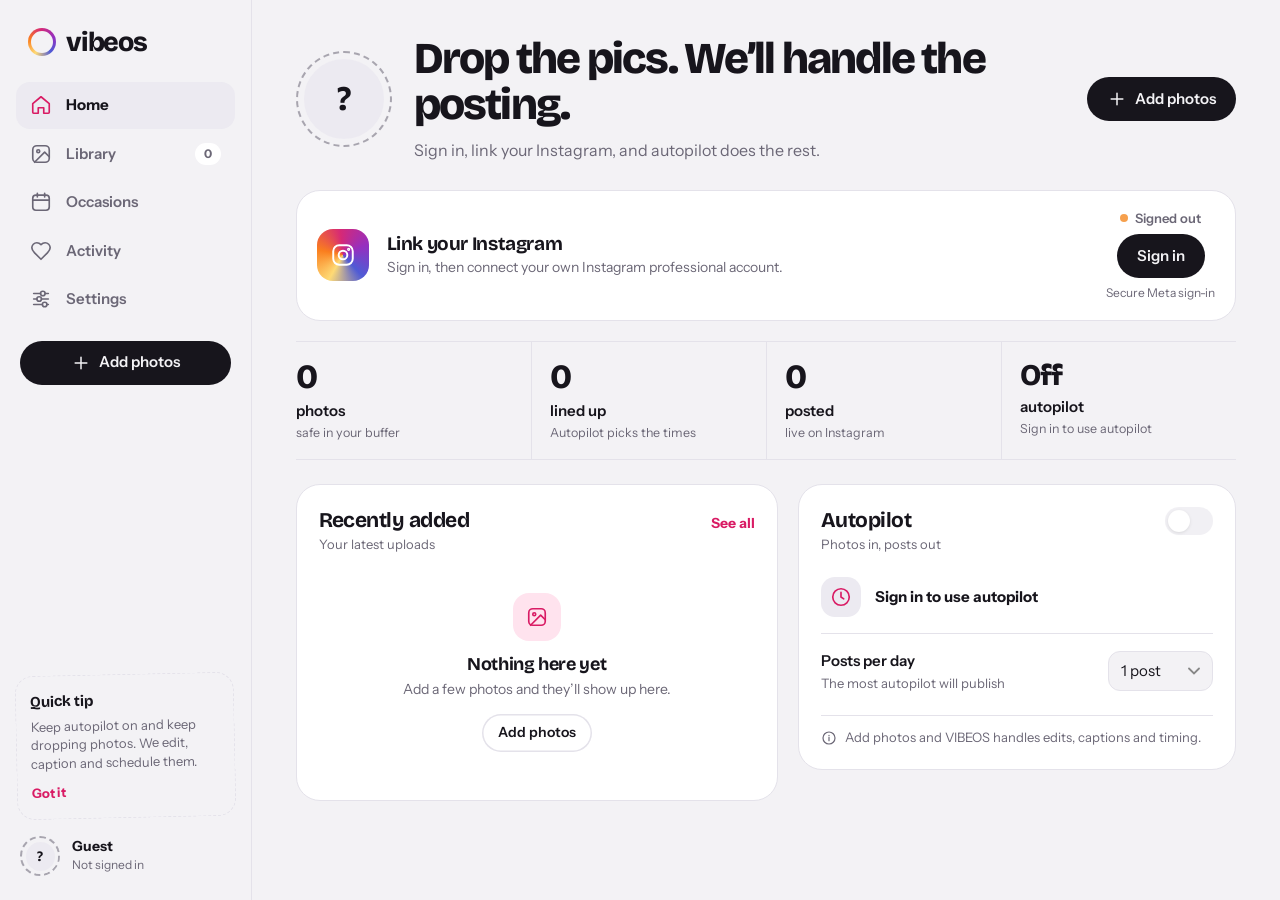
==== commit d6c22a6e: "Web studio: photo detail sheet (preview/caption/post now/skip) + posting streak" ====
--- a/web/index.html
+++ b/web/index.html
@@ -72,6 +72,8 @@
         </section>
 
         <div class="notice" id="engineNotice" hidden><svg class="ic"><use href="#i-alert"/></svg><div><strong>Posting isn’t switched on yet</strong><p>Your photos are saved, edited and ready. Posting to Instagram starts once the hosted posting engine is on for web accounts.</p></div></div>
+
+        <div class="streak" id="streakCard" hidden><span class="fire"><svg class="ic"><use href="#i-bolt"/></svg></span><div><strong id="streakNum"></strong><p id="streakText"></p></div></div>
 
         <div class="stats">
           <div class="stat"><b id="statMedia">0</b><span>photos</span><small>safe in your buffer</small></div>
@@ -166,6 +168,26 @@
   <button class="tab-item" data-view="notifications" aria-label="Activity"><svg class="ic"><use href="#i-heart"/></svg></button>
 </nav>
 
+<div class="sheet-wrap" id="sheetWrap" hidden>
+  <div class="sheet-overlay" id="sheetOverlay"></div>
+  <section class="sheet" role="dialog" aria-modal="true" aria-label="Photo details">
+    <div class="sheet-grip"></div>
+    <button class="sheet-close" id="sheetClose" aria-label="Close"><svg class="ic"><use href="#i-x"/></svg></button>
+    <div class="sheet-img"><img id="sheetImage" alt="Photo preview"></div>
+    <div class="sheet-body">
+      <div class="sheet-meta"><span id="sheetChip"></span><time id="sheetWhen"></time></div>
+      <label class="sheet-label" for="sheetCaption">Caption</label>
+      <textarea id="sheetCaption" rows="4" maxlength="2200" aria-label="Caption"></textarea>
+      <p class="sheet-tags" id="sheetTags"></p>
+      <button class="link-btn" id="sheetSaveCaption" hidden>Save caption</button>
+      <div class="sheet-actions">
+        <button class="btn" id="sheetPost"><svg class="ic"><use href="#i-bolt"/></svg>Post now</button>
+        <button class="btn ghost" id="sheetSkip">Skip</button>
+        <button class="btn ghost sm" id="sheetDelete"><svg class="ic"><use href="#i-trash"/></svg>Delete</button>
+      </div>
+    </div>
+  </section>
+</div>
 <div class="toast" id="toast" role="status" aria-live="polite"></div>
 <input id="filePicker" type="file" accept="image/*" multiple hidden>
 <script src="config.js"></script><script src="app.js"></script>
--- a/web/styles.css
+++ b/web/styles.css
@@ -1,8 +1,310 @@
- :root{--ink:#272334;--muted:#858092;--line:#eee9f1;--surface:#fff;--bg:#fffafd;--pink:#f15b9b;--purple:#9166ed;--orange:#ffad76;--mint:#8edfc6;--blue:#9cbcfb;--shadow:0 12px 36px rgba(64,37,76,.055)}*{box-sizing:border-box}body{margin:0;background:var(--bg);color:var(--ink);font-family:'DM Sans',sans-serif;font-size:14px}button,input,select,textarea{font:inherit}button,a{-webkit-tap-highlight-color:transparent}button{cursor:pointer}a{color:inherit;text-decoration:none}.app-shell{min-height:100vh}.sidebar{position:fixed;inset:0 auto 0 0;width:246px;padding:28px 17px 18px;background:#fff;border-right:1px solid #f0eaf2;display:flex;flex-direction:column;z-index:10}.brand{display:flex;align-items:center;gap:11px;margin:0 0 28px 9px;font:800 23px 'Plus Jakarta Sans',sans-serif;letter-spacing:-1.2px}.brand-dot{color:var(--pink)}.brand small{display:block;font:700 8px 'DM Sans',sans-serif;letter-spacing:2.2px;color:#aaa4b2;margin-top:1px}.brand-mark{width:35px;height:35px;border-radius:12px;background:linear-gradient(140deg,#ff8ab8,#a48aff 60%,#70d8d0);display:flex;align-items:center;justify-content:center;gap:2px;transform:rotate(-6deg)}.brand-mark i{width:4px;border-radius:4px;background:white;display:block}.brand-mark i:nth-child(1){height:12px}.brand-mark i:nth-child(2){height:19px}.brand-mark i:nth-child(3){height:15px}.workspace{display:flex;align-items:center;gap:10px;padding:11px;border:1px solid #f1ebf3;border-radius:14px;margin-bottom:27px}.workspace-avatar,.user-avatar{width:34px;height:34px;display:grid;place-items:center;border-radius:11px;background:linear-gradient(145deg,#f9c8e0,#c9b8ff);font-weight:800;color:#704b8b}.workspace strong,.user-mini strong{font-size:12px;display:block}.workspace small,.user-mini small{font-size:10px;color:#9d96a5;display:block;margin-top:3px}.chevron{margin-left:auto;color:#a6a0ad}.nav-label{font-size:9px;letter-spacing:1.6px;color:#aaa3b2;font-weight:700;margin:0 0 10px 11px}.nav-label-spaced{margin-top:29px}.nav-list{display:grid;gap:4px}.nav-item{width:100%;display:flex;align-items:center;gap:12px;text-align:left;border:0;background:transparent;border-radius:11px;padding:12px 12px;color:#898393;font-weight:600;font-size:12px;transition:.18s}.nav-item:hover{background:#fff7fb;color:#4d4059}.nav-item.active{background:#fff0f7;color:#d64f91}.nav-icon{font-size:18px;width:19px;text-align:center;font-weight:400}.nav-count{margin-left:auto;border-radius:7px;background:#f1edf4;padding:3px 7px;font-size:10px;color:#8f8798}.nav-item.active .nav-count{background:#fbd9e9;color:#c74382}.unread-dot{margin-left:auto;width:6px;height:6px;background:#ff8dba;border-radius:50%}.sidebar-bottom{margin-top:auto}.help-card{border-radius:15px;background:linear-gradient(140deg,#fff1f7,#f5f0ff);padding:15px;margin-bottom:17px;position:relative;overflow:hidden}.help-spark{display:grid;place-items:center;width:27px;height:27px;background:white;border-radius:9px;color:#db5a9b;margin-bottom:10px}.help-card strong{font:700 12px 'Plus Jakarta Sans',sans-serif}.help-card p{font-size:10px;color:#8f8297;line-height:1.55;margin:6px 0 10px}.help-card button{border:0;background:transparent;padding:0;color:#cf4f91;font-weight:700;font-size:10px}.help-card button span{margin-left:6px}.user-mini{display:flex;align-items:center;gap:9px;padding:5px 2px}.user-avatar{border-radius:50%;background:#f4c3d9}.dots{margin-left:auto;border:0;background:none;font-size:20px;color:#aaa}.main-area{margin-left:246px;min-height:100vh;padding:0 40px;max-width:1800px}.topbar{height:76px;display:flex;align-items:center;justify-content:space-between;border-bottom:1px solid #f0eaf2}.breadcrumbs{display:flex;align-items:center;gap:11px;color:#a19aa8;font-size:11px}.breadcrumbs b{font-weight:400;color:#d0c9d3}.breadcrumbs strong{color:#54495f;font-weight:700}.top-actions{display:flex;align-items:center;gap:17px}.today-label{font-size:9px;font-weight:700;letter-spacing:1.5px;color:#b1a8b7}.icon-button{position:relative;border:1px solid #eee7f0;background:white;width:34px;height:34px;border-radius:11px;color:#766b82;font-size:17px}.icon-button i{position:absolute;right:7px;top:7px;width:5px;height:5px;background:#ff6da8;border-radius:50%}.primary-button{display:inline-flex;align-items:center;justify-content:center;gap:8px;border:0;border-radius:10px;padding:12px 16px;color:#fff;background:linear-gradient(105deg,#ed5b9d,#a16ced);box-shadow:0 5px 14px #e86a9c2b;font-weight:700;font-size:11px;white-space:nowrap;transition:transform .16s,box-shadow .16s}.primary-button:hover{transform:translateY(-1px);box-shadow:0 8px 18px #e86a9c40}.top-create{padding:10px 13px}.top-create span{font-size:17px}.mobile-menu{display:none}.view{display:none;padding:33px 0 12px;animation:fadeIn .2s ease}.view.active{display:block}@keyframes fadeIn{from{opacity:.4;transform:translateY(3px)}to{opacity:1;transform:translateY(0)}}.welcome-row,.page-heading{display:flex;justify-content:space-between;align-items:center;gap:20px;margin-bottom:25px}.eyebrow{display:flex;align-items:center;gap:8px;color:#b17b9b;font-size:9px;letter-spacing:1.6px;font-weight:800;margin-bottom:12px}.eyebrow-line{width:17px;height:2px;border-radius:2px;background:linear-gradient(90deg,#f16ba7,#aa7bef)}h1,h2,h3,p{margin-top:0}h1{font:800 clamp(25px,2.5vw,34px)/1.2 'Plus Jakarta Sans',sans-serif;letter-spacing:-1.4px;margin-bottom:9px}.gradient-text{background:linear-gradient(95deg,#ef599a,#a06ce9);-webkit-background-clip:text;background-clip:text;color:transparent}.subhead{font-size:12px;color:#96909e;margin-bottom:0}.date-chip{display:flex;align-items:center;gap:10px;padding:10px 14px;background:#fff;border:1px solid #f1eaf2;border-radius:13px;min-width:142px}.date-chip>span{width:32px;height:32px;border-radius:10px;background:#fff0f7;color:#e15b9b;display:grid;place-items:center;font-size:18px}.date-chip small,.date-chip strong{display:block}.date-chip small{font-size:8px;color:#aaa0af;letter-spacing:1.2px;font-weight:700}.date-chip strong{font-size:11px;margin-top:3px}.connect-banner{position:relative;display:flex;align-items:center;gap:22px;min-height:160px;padding:23px 25px;border-radius:19px;background:linear-gradient(105deg,#fff0f7 0%,#fff5fa 45%,#f6f0ff 100%);border:1px solid #f7e7f1;overflow:hidden;margin-bottom:31px}.connect-illustration{width:112px;height:112px;flex:0 0 112px;position:relative;display:grid;place-items:center;border-radius:50%;background:radial-gradient(circle,#fff 0 35%,#fbd7e8 36% 54%,#f9c3dd 55% 57%,transparent 58%)}.ig-orbit{width:55px;height:55px;display:grid;place-items:center;border-radius:18px;background:linear-gradient(135deg,#ffb05e,#ef5e9d 55%,#9166ed);font-size:39px;line-height:1;color:#fff;box-shadow:0 8px 20px #d95d9d3a}.orbit-star{position:absolute;color:#e76ca9}.star-a{top:8px;right:10px;font-size:19px}.star-b{bottom:9px;left:10px;font-size:17px;color:#9a77e7}.connect-copy{flex:1;min-width:180px}.pill{display:inline-block;font-size:8px;font-weight:800;letter-spacing:1px;border-radius:6px;padding:5px 8px}.pill-pink{background:#ffe0ed;color:#d64d90}.connect-copy h2{font:800 18px 'Plus Jakarta Sans',sans-serif;letter-spacing:-.5px;margin:10px 0 7px}.connect-copy p{font-size:11px;line-height:1.6;color:#928694;max-width:380px;margin:0}.connect-action{display:flex;align-items:center;flex-direction:column;gap:9px;min-width:175px}.connection-status{font-size:9px;color:#9a8f9e}.connection-status i{display:inline-block;width:6px;height:6px;border-radius:50%;background:#ffb47b;margin-right:5px}.connect-action small{font-size:9px;color:#a99eaf}.section-heading,.panel-heading{display:flex;justify-content:space-between;align-items:center;gap:15px}.section-heading{margin-bottom:15px}.section-heading h2{font:800 17px 'Plus Jakarta Sans',sans-serif;letter-spacing:-.4px;margin:0 0 5px}.section-heading p,.panel-heading p{font-size:10px;color:#a19aa7;margin:0}.text-button{border:0;background:transparent;color:#c75591;font-weight:700;font-size:10px;white-space:nowrap}.text-button span{font-size:15px;margin-left:5px}.stats-grid{display:grid;grid-template-columns:repeat(4,minmax(0,1fr));gap:13px;margin-bottom:24px}.stat-card{position:relative;min-height:132px;overflow:hidden;border-radius:15px;padding:16px;border:1px solid transparent}.stat-lilac{background:#f3edff;border-color:#e9defd}.stat-peach{background:#fff1e8;border-color:#ffe5d6}.stat-mint{background:#e9faf4;border-color:#d9f3e9}.stat-blue{background:#edf3ff;border-color:#dfe8ff}.stat-top{display:flex;align-items:center;justify-content:space-between;gap:6px;color:#7e748a;font-size:10px;font-weight:600;position:relative;z-index:1}.stat-icon{display:grid;place-items:center;width:27px;height:27px;background:#ffffff9c;border-radius:9px;font-size:16px;color:#9a72e8}.stat-peach .stat-icon{color:#ef9b6c}.stat-mint .stat-icon{color:#48b996}.stat-blue .stat-icon{color:#6d9ae9}.stat-number{font:800 27px 'Plus Jakarta Sans',sans-serif;letter-spacing:-1px;margin:9px 0 5px;position:relative;z-index:1}.stat-word{font-size:23px}.stat-foot{font-size:9px;color:#8e8798;position:relative;z-index:1}.stat-dot{display:inline-block;width:5px;height:5px;border-radius:50%;background:#9d79e9;margin-right:4px}.stat-dot.orange{background:#f6a16f}.stat-art{position:absolute;right:-3px;bottom:-18px;font-size:72px;opacity:.11;transform:rotate(-15deg)}.art-lilac{color:#7c51d2}.art-peach{color:#ed9866}.art-mint{color:#39ad8d}.art-blue{color:#6794e9}.dashboard-columns{display:grid;grid-template-columns:1.02fr 1fr;gap:15px}.panel{background:#fff;border:1px solid #f0eaf2;border-radius:16px;padding:19px;box-shadow:var(--shadow);min-width:0}.panel-heading{margin-bottom:17px}.panel-heading h3,.settings-section-title h3{font:800 13px 'Plus Jakarta Sans',sans-serif;letter-spacing:-.2px;margin:0 0 5px}.round-arrow{width:29px;height:29px;border:1px solid #f0eaf2;border-radius:9px;background:#fff;color:#b16b9d}.recent-media{min-height:150px}.empty-state,.empty-large{display:flex;align-items:center;justify-content:center;flex-direction:column;text-align:center;padding:18px 12px;color:#9991a1}.empty-icon{width:42px;height:42px;border-radius:14px;background:#fff0f7;color:#d85b9c;display:grid;place-items:center;font-size:21px;margin-bottom:11px}.empty-state strong,.empty-large h3{font:700 12px 'Plus Jakarta Sans',sans-serif;color:#665a70;margin-bottom:5px}.empty-state p,.empty-large p{font-size:10px;color:#a49ba9;line-height:1.5;margin-bottom:12px}.soft-button,.outline-button{background:#fff;border:1px solid #f0dbe8;border-radius:9px;padding:9px 12px;color:#ca5590;font-size:10px;font-weight:700}.queue-list{min-height:100px}.empty-inline{display:flex;align-items:center;gap:11px;padding:15px 2px}.empty-inline>span{width:35px;height:35px;border-radius:11px;background:#fff2e9;color:#e99a68;display:grid;place-items:center;font-size:19px}.empty-inline strong,.empty-inline small{display:block}.empty-inline strong{font-size:11px;color:#6b6075}.empty-inline small{font-size:10px;color:#a49ba9;margin-top:4px}.panel-bottom-note{border-top:1px solid #f5eff6;padding-top:12px;margin-top:7px;font-size:9px;color:#a29aa7;line-height:1.5}.info-icon{display:inline-grid;place-items:center;width:14px;height:14px;border:1px solid #c6b8d1;border-radius:50%;font-size:9px;margin-right:5px}.footer-note{display:flex;align-items:center;gap:7px;padding:24px 0 12px;color:#b2aab8;font-size:9px}.footer-note>span:first-child{color:#e2a1c1}.footer-right{margin-left:auto;font-size:8px;letter-spacing:1.4px;font-weight:700}.footer-right b{color:#e69ac0;margin:0 5px}.page-heading{margin-bottom:22px}.page-heading .primary-button{align-self:center}.notice-bar{display:flex;align-items:flex-start;gap:11px;background:#fff8ed;border:1px solid #ffebd5;border-radius:12px;padding:13px 15px;margin-bottom:22px;color:#b07a4e}.notice-bar>span{font-size:17px}.notice-bar strong{font-size:11px;color:#91613e}.notice-bar p{font-size:10px;color:#a98567;line-height:1.5;margin:4px 0 0}.media-toolbar,.queue-filters{display:flex;align-items:center;justify-content:space-between;border-bottom:1px solid #eee8f0;padding-bottom:12px;margin-bottom:17px}.filter-tabs{display:flex;gap:7px}.filter-tab{border:0;background:transparent;padding:9px 12px;color:#9c94a2;border-radius:9px;font-size:10px;font-weight:700}.filter-tab.active{background:#fff0f7;color:#cf4d91}.filter-tab span{margin-left:6px;background:#fff;border-radius:5px;padding:2px 5px}.toolbar-right{display:flex;align-items:center;gap:12px;color:#a49ba9;font-size:10px}.toolbar-right select,.modal select,.modal input,.modal textarea{border:1px solid #eee5f0;border-radius:9px;background:#fff;color:#655a70;padding:9px 10px;outline:none}.media-grid{display:grid;grid-template-columns:repeat(4,minmax(0,1fr));gap:14px}.media-card{background:#fff;border:1px solid #eee8f0;border-radius:13px;overflow:hidden;min-width:0}.media-thumb{width:100%;aspect-ratio:1/1;object-fit:cover;display:block;background:#f5eff6}.media-card-info{padding:11px}.media-card-title{display:block;font-size:10px;font-weight:700;white-space:nowrap;text-overflow:ellipsis;overflow:hidden}.media-card-meta{display:flex;justify-content:space-between;align-items:center;color:#a69dab;font-size:9px;margin-top:6px}.media-card-actions{display:flex;gap:6px;margin-top:10px}.mini-action{border:1px solid #f0e8f1;background:#fff;border-radius:7px;padding:6px 7px;font-size:9px;color:#9b6c8e;flex:1}.mini-action.delete{color:#d65b7b}.empty-large{min-height:300px;grid-column:1/-1;background:#fff;border:1px dashed #e9dfea;border-radius:16px}.empty-icon.big{width:56px;height:56px;font-size:25px}.empty-large h3{font-size:14px}.queue-filters{justify-content:flex-start;gap:6px}.queue-full-list{display:grid;gap:11px}.queue-row{display:grid;grid-template-columns:62px minmax(0,1fr) auto;align-items:center;gap:14px;padding:13px;background:#fff;border:1px solid #eee8f0;border-radius:13px}.queue-thumb{width:62px;height:62px;object-fit:cover;border-radius:10px;background:#f6eff7}.queue-row-main strong{display:block;font-size:11px;margin-bottom:5px}.queue-row-main p{font-size:10px;color:#9b93a1;margin:0 0 6px;overflow-wrap:anywhere}.queue-meta{display:flex;gap:9px;flex-wrap:wrap;color:#a49ba9;font-size:9px}.draft-chip{font-size:9px;font-weight:700;border-radius:6px;padding:5px 7px;background:#f2edff;color:#8e6bd3;white-space:nowrap}.queue-row-actions{display:flex;gap:6px;align-items:center}.queue-row-actions button{border:1px solid #f0e8f1;background:#fff;border-radius:8px;padding:7px 9px;font-size:10px;color:#a05e8a}.notification-list{display:grid;gap:10px}.notification-item{display:flex;gap:12px;align-items:flex-start;background:#fff;border:1px solid #eee8f0;border-radius:12px;padding:15px}.notification-icon{width:34px;height:34px;flex:0 0 34px;border-radius:11px;background:#f4edff;color:#9468e3;display:grid;place-items:center;font-size:17px}.notification-item strong{display:block;font-size:11px;margin:2px 0 4px}.notification-item p{font-size:10px;color:#9e96a4;line-height:1.5;margin:0}.notification-item time{display:block;font-size:9px;color:#b0a7b5;margin-top:7px}.settings-layout{display:grid;gap:15px;max-width:850px}.settings-panel{padding:20px 22px}.settings-section-title{display:flex;align-items:center;gap:12px;padding-bottom:15px;border-bottom:1px solid #f3edf4}.settings-icon{width:37px;height:37px;border-radius:12px;display:grid;place-items:center;font-size:19px}.settings-icon.pink{background:#fff0f7;color:#db599b}.settings-icon.purple{background:#f2edff;color:#9068e5}.settings-icon.mint{background:#eaf9f4;color:#42ae8b}.settings-section-title p{font-size:10px;color:#a39aa8;margin:0}.settings-row{display:flex;align-items:center;justify-content:space-between;gap:15px;padding:15px 0;border-bottom:1px solid #f6f1f6}.settings-row:last-of-type{border-bottom:0}.settings-row strong,.settings-row small{display:block}.settings-row strong{font-size:11px}.settings-row small{font-size:10px;color:#a29aa7;margin-top:5px}.status-chip{font-size:9px;font-weight:700;padding:6px 9px;border-radius:7px}.status-chip.neutral{background:#f3eff5;color:#93899b}.switch{position:relative;display:inline-block;width:39px;height:22px;flex:0 0 39px}.switch input{opacity:0;width:0;height:0}.switch span{position:absolute;cursor:pointer;inset:0;background:#e6dfe9;border-radius:20px;transition:.2s}.switch span:before{content:'';position:absolute;width:16px;height:16px;left:3px;top:3px;background:#fff;border-radius:50%;box-shadow:0 1px 3px #0002;transition:.2s}.switch input:checked+span{background:linear-gradient(90deg,#ed5b9d,#a16ced)}.switch input:checked+span:before{transform:translateX(17px)}.settings-disclaimer{background:#fbf8fc;padding:10px;border-radius:8px;font-size:9px;color:#a39aa8;line-height:1.5}.danger-button{border:1px solid #f5d4dc;background:#fff6f8;color:#c85270;border-radius:9px;padding:9px 12px;font-size:10px;font-weight:700}.toast{position:fixed;bottom:22px;left:50%;transform:translate(-50%,15px);opacity:0;pointer-events:none;z-index:50;background:#30253a;color:white;padding:11px 16px;border-radius:10px;font-size:11px;box-shadow:0 8px 24px #33213b2e;transition:.2s}.toast.show{opacity:1;transform:translate(-50%,0)}.modal-backdrop{position:fixed;inset:0;z-index:40;background:#30213966;backdrop-filter:blur(4px);display:grid;place-items:center;padding:18px}.modal-backdrop[hidden]{display:none}.modal{position:relative;width:min(480px,100%);background:#fff;border-radius:20px;padding:27px;box-shadow:0 25px 80px #24172f33}.modal-close{position:absolute;right:17px;top:13px;border:0;background:#f7f0f7;color:#89798e;width:29px;height:29px;border-radius:9px;font-size:20px}.modal h2{font:800 22px 'Plus Jakarta Sans',sans-serif;letter-spacing:-.6px;margin:0 0 6px}.modal-sub{font-size:11px;color:#9c93a2;margin-bottom:19px}.modal label{display:block;font-size:10px;font-weight:700;color:#74687e;margin:13px 0 7px}.modal select,.modal input,.modal textarea{width:100%;font-size:11px}.modal textarea{resize:vertical}.modal-grid{display:grid;grid-template-columns:1fr 1fr;gap:12px}.full-button{width:100%;margin-top:19px}.modal-footnote{display:block;text-align:center;font-size:9px;color:#a49aa8;margin-top:10px}
-@media(max-width:1150px){.main-area{padding:0 25px}.sidebar{width:220px}.main-area{margin-left:220px}.stats-grid{grid-template-columns:repeat(2,minmax(0,1fr))}.media-grid{grid-template-columns:repeat(3,minmax(0,1fr))}.connect-banner{gap:14px;padding:20px}.connect-illustration{width:88px;height:88px;flex-basis:88px}.ig-orbit{width:47px;height:47px;font-size:33px}.connect-action{min-width:150px}}
-@media(max-width:820px){.sidebar{transform:translateX(-100%);transition:transform .22s;box-shadow:none}.sidebar.open{transform:translateX(0);box-shadow:0 0 0 999px #25162a55}.main-area{margin-left:0;padding:0 22px}.mobile-menu{display:block;border:1px solid #eee7f0;background:#fff;border-radius:9px;padding:8px 10px;color:#81748a}.topbar{gap:12px}.breadcrumbs{margin-right:auto}.top-actions{gap:9px}.today-label{display:none}.welcome-row{align-items:flex-start}.connect-banner{flex-wrap:wrap}.connect-illustration{width:76px;height:76px;flex-basis:76px}.connect-copy{min-width:calc(100% - 110px)}.connect-action{width:100%;flex-direction:row;justify-content:flex-end;flex-wrap:wrap}.connect-action small{width:100%;text-align:right}.dashboard-columns{grid-template-columns:1fr}.media-grid{grid-template-columns:repeat(3,minmax(0,1fr))}}
-@media(max-width:520px){.main-area{padding:0 14px}.topbar{height:64px}.top-create{font-size:0;padding:9px 11px}.top-create span{font-size:19px}.icon-button{width:32px;height:32px}.view{padding-top:25px}.welcome-row,.page-heading{align-items:flex-start}.date-chip{display:none}h1{font-size:27px}.subhead{font-size:11px;line-height:1.5}.connect-banner{padding:16px;gap:12px}.connect-copy h2{font-size:15px}.connect-copy p{font-size:10px}.connect-action{justify-content:flex-start}.connect-action small{text-align:left}.stats-grid{gap:9px}.stat-card{padding:12px;min-height:120px}.stat-top{font-size:9px}.stat-number{font-size:24px}.stat-foot{font-size:8px;line-height:1.4}.stat-art{font-size:57px}.panel{padding:15px}.section-heading h2{font-size:15px}.section-heading .text-button{font-size:9px}.media-grid{grid-template-columns:repeat(2,minmax(0,1fr));gap:10px}.media-toolbar{align-items:flex-start;gap:8px;flex-direction:column}.toolbar-right{width:100%;justify-content:space-between}.page-heading{flex-direction:column;gap:14px}.page-heading .primary-button{align-self:flex-start}.queue-row{grid-template-columns:52px minmax(0,1fr);gap:10px}.queue-thumb{width:52px;height:52px}.queue-row-actions{grid-column:2;justify-content:flex-start}.draft-chip{justify-self:start}.queue-row-main p{max-width:100%}.footer-right{display:none}.modal{padding:23px 18px}.modal-grid{grid-template-columns:1fr}.settings-panel{padding:15px}.settings-row{gap:8px}.settings-row small{max-width:230px;line-height:1.4}.breadcrumbs{font-size:10px}.top-actions{gap:7px}}
-.draft-chip.chip-ready{background:#e9faf4;color:#2f9c7c}.draft-chip.chip-scheduled{background:#fff1e8;color:#d9824f}.draft-chip.chip-posted{background:#e9f7ee;color:#2e8b57}.draft-chip.chip-processing{background:#edf3ff;color:#4f7ad8}.draft-chip.chip-waiting{background:#f3eff5;color:#8f8798}.draft-chip.chip-skipped{background:#fff0f2;color:#c85270}
-.settings-row input[type=text]{border:1px solid #eee5f0;border-radius:9px;padding:9px 10px;min-width:150px;outline:none;color:#655a70}.settings-row select,.queue-panel select{border:1px solid #eee5f0;border-radius:9px;background:#fff;color:#655a70;padding:8px 9px;outline:none}
-
-.occ-layout{display:grid;grid-template-columns:1.1fr 1fr;gap:15px;align-items:start}.occ-list{display:grid;gap:4px}.occ-row{display:flex;align-items:center;gap:12px;padding:11px 2px;border-bottom:1px solid #f6f1f6}.occ-row:last-child{border-bottom:0}.occ-date{min-width:92px}.occ-date strong,.occ-main strong{display:block;font-size:11px}.occ-date small,.occ-main small{display:block;font-size:10px;color:#a29aa7;margin-top:4px}.occ-main{flex:1;min-width:0}.occ-cats{align-items:flex-start}.occ-cat{display:block;font-size:10px;color:#655a70;margin:0 0 7px;white-space:nowrap}.occ-add{display:flex;gap:7px;flex-wrap:wrap;margin-top:12px}.occ-add input[type=text]{flex:1;min-width:140px;border:1px solid #eee5f0;border-radius:9px;padding:9px 10px;outline:none;color:#655a70}.occ-add select{border:1px solid #eee5f0;border-radius:9px;background:#fff;color:#655a70;padding:8px 9px}.occ-personal-title{margin-top:14px}.notice-bar[hidden]{display:none}@media(max-width:900px){.occ-layout{grid-template-columns:1fr}.occ-row{flex-wrap:wrap}}
+/* VIBEOS web studio
+   One loud thing: the Instagram story ring. Everything else stays quiet. */
+
+:root{
+  --bg:#F3F2F5; --card:#FFFFFF; --ink:#17151C; --mute:#6B6776; --line:#E4E2EA; --soft:#ECEAF1;
+  --pink:#D91B64; --pink-soft:#FFE3EE;
+  --ok:#12714F; --ok-bg:#D9F4E7;
+  --warn:#9C4A08; --warn-bg:#FFE7CC;
+  --info:#3547B8; --info-bg:#E3E7FF;
+  --bad:#B81E3B; --bad-bg:#FFE0E5;
+  --ringbg:conic-gradient(from 210deg,#FEDA75,#FA7E1E,#D62976,#962FBF,#4F5BD5,#FEDA75);
+  --display:'Bricolage Grotesque','Instrument Sans',system-ui,sans-serif;
+  --body:'Instrument Sans',system-ui,-apple-system,'Segoe UI',sans-serif;
+}
+@media (prefers-color-scheme:dark){
+  :root{
+    --bg:#0B0A0E; --card:#17151C; --ink:#F5F3F8; --mute:#A09BAD; --line:#2B2833; --soft:#211E28;
+    --pink:#FF5C98; --pink-soft:#3A1526;
+    --ok:#5BDBA6; --ok-bg:#123024;
+    --warn:#FFB574; --warn-bg:#392311;
+    --info:#9DAAFF; --info-bg:#1C2152;
+    --bad:#FF8196; --bad-bg:#3A1620;
+  }
+}
+
+*{box-sizing:border-box}
+html{-webkit-text-size-adjust:100%}
+body{margin:0;background:var(--bg);color:var(--ink);font:400 15px/1.5 var(--body);-webkit-font-smoothing:antialiased}
+button,input,select{font:inherit;color:inherit}
+button{cursor:pointer;-webkit-tap-highlight-color:transparent}
+a{color:inherit;text-decoration:none}
+h1,h2,h3,p{margin:0}
+small{font-size:13px}
+:focus-visible{outline:2px solid var(--pink);outline-offset:2px}
+[hidden]{display:none!important}
+.ic{width:22px;height:22px;flex:none;fill:none;stroke:currentColor;stroke-width:1.8;stroke-linecap:round;stroke-linejoin:round}
+
+/* ---------- story ring ---------- */
+.ring{--s:44px;--w:3px;position:relative;display:grid;place-items:center;flex:none;width:var(--s);height:var(--s);border-radius:50%;isolation:isolate}
+.ring::before{content:"";position:absolute;inset:0;border-radius:50%;background:var(--ringbg);z-index:-1}
+.ring .av{display:grid;place-items:center;width:calc(100% - var(--w)*2);height:calc(100% - var(--w)*2);border-radius:50%;background:var(--soft);border:3px solid var(--bg);font:700 calc(var(--s)*.36) var(--display);font-style:normal}
+.ring.sm{--s:40px;--w:2.5px}
+.ring.xl{--s:96px;--w:4px}
+.ring.xl .av{border-width:4px}
+.brand-ring{--s:28px;--w:3px}
+.brand-ring .av{background:var(--bg)}
+@keyframes sweep{from{transform:rotate(-220deg)}to{transform:none}}
+@keyframes spin{to{transform:rotate(360deg)}}
+.hero .ring::before{animation:sweep 1.3s cubic-bezier(.2,.7,.2,1)}
+body.busy .ring.ig::before{animation:spin 2s linear infinite}
+body:not(.ig-on) .ring.ig::before{background:none;border:2px dashed var(--mute);opacity:.55;animation:none}
+
+/* ---------- shell ---------- */
+.app-shell{display:grid;grid-template-columns:252px minmax(0,1fr);min-height:100vh}
+.sidebar{position:sticky;top:0;height:100vh;padding:24px 16px 20px;display:flex;flex-direction:column;border-right:1px solid var(--line)}
+.brand{display:flex;align-items:center;gap:10px;font:800 27px var(--display);letter-spacing:-.045em;padding:2px 12px 24px}
+.nav{display:grid;gap:2px}
+.nav-item{display:flex;align-items:center;gap:14px;width:100%;padding:12px 14px;border:0;border-radius:14px;background:none;text-align:left;font-weight:600;color:var(--mute);transition:background .15s,color .15s}
+.nav-item:hover{background:var(--soft);color:var(--ink)}
+.nav-item.active{background:var(--soft);color:var(--ink);font-weight:700}
+.nav-item.active .ic{color:var(--pink)}
+.count{margin-left:auto;font-style:normal;font-size:12px;font-weight:700;background:var(--card);border-radius:999px;padding:2px 9px;color:var(--mute)}
+.side-add{margin:18px 4px 0}
+.side-bottom{margin-top:auto;display:grid;gap:14px}
+.tip{padding:14px;border:1.5px dashed var(--line);border-radius:18px;transform:rotate(-1.2deg)}
+.tip strong{font:700 15px var(--display)}
+.tip p{font-size:13px;color:var(--mute);margin:4px 0 8px;line-height:1.45}
+.tip button{border:0;background:none;padding:0;font-weight:700;font-size:13px;color:var(--pink)}
+.me{display:flex;align-items:center;gap:12px;padding:4px}
+.me strong{display:block;font-size:14px;line-height:1.25}
+.me small{display:block;color:var(--mute);font-size:12px}
+
+.main{min-width:0;padding:0 clamp(16px,3.4vw,44px) 48px}
+.page{max-width:980px;margin:0 auto}
+.topbar,.tabbar{display:none}
+.view{display:none;padding:36px 0 0}
+.view.active{display:block}
+
+/* ---------- buttons, chips, inputs ---------- */
+.btn{display:inline-flex;align-items:center;justify-content:center;gap:8px;min-height:44px;padding:0 20px;border:0;border-radius:999px;background:var(--ink);color:var(--bg);font-weight:600;white-space:nowrap;transition:transform .12s,opacity .12s}
+.btn:hover{opacity:.88}
+.btn:active{transform:scale(.97)}
+.btn .ic{width:20px;height:20px}
+.btn.ghost{background:transparent;color:var(--ink);box-shadow:inset 0 0 0 1.5px var(--line)}
+.btn.sm{min-height:38px;padding:0 16px;font-size:14px}
+.link-btn{border:0;background:none;padding:6px 0;font-weight:700;font-size:14px;color:var(--pink)}
+.chip{display:inline-flex;align-items:center;border-radius:999px;padding:3px 10px;font-size:12px;font-weight:600;line-height:1.4;background:var(--soft);color:var(--mute);white-space:nowrap}
+.chip-ready{background:var(--ok-bg);color:var(--ok)}
+.chip-scheduled{background:var(--warn-bg);color:var(--warn)}
+.chip-posted{background:var(--info-bg);color:var(--info)}
+.chip-processing{background:var(--pink-soft);color:var(--pink)}
+.chip-waiting{background:var(--soft);color:var(--mute)}
+.chip-skipped{background:var(--bad-bg);color:var(--bad)}
+select,input[type=text]{min-height:40px;border:1.5px solid var(--line);border-radius:12px;background:var(--bg);padding:0 12px;outline:none}
+select{appearance:none;padding-right:34px;background-image:url("data:image/svg+xml,%3Csvg xmlns='http://www.w3.org/2000/svg' width='12' height='8' fill='none' stroke='%23888' stroke-width='1.8' stroke-linecap='round'%3E%3Cpath d='m1 1.5 5 5 5-5'/%3E%3C/svg%3E");background-repeat:no-repeat;background-position:right 12px center}
+select:focus-visible,input[type=text]:focus-visible{border-color:var(--pink);outline:none}
+.switch{position:relative;display:inline-block;width:48px;height:28px;flex:none}
+.switch input{position:absolute;opacity:0;width:100%;height:100%;margin:0;cursor:pointer;z-index:1}
+.switch span{position:absolute;inset:0;border-radius:999px;background:var(--line);transition:background .2s}
+.switch span::before{content:"";position:absolute;left:3px;top:3px;width:22px;height:22px;border-radius:50%;background:#fff;box-shadow:0 1px 3px #0003;transition:transform .2s}
+.switch input:checked+span{background:var(--pink)}
+.switch input:checked+span::before{transform:translateX(20px)}
+.switch input:focus-visible+span{outline:2px solid var(--pink);outline-offset:2px}
+.switch input:disabled{cursor:not-allowed}
+.switch input:disabled+span{opacity:.5}
+
+/* ---------- headings ---------- */
+h1{font:800 clamp(30px,4.4vw,44px)/1.04 var(--display);letter-spacing:-.04em}
+.page-head{display:flex;align-items:flex-end;justify-content:space-between;gap:20px;margin-bottom:24px}
+.page-head p{color:var(--mute);margin-top:8px;max-width:520px}
+.panel{background:var(--card);border:1px solid var(--line);border-radius:24px;padding:22px;min-width:0}
+.panel-head{display:flex;justify-content:space-between;align-items:flex-start;gap:14px;margin-bottom:12px}
+.panel-head h2{font:700 21px var(--display);letter-spacing:-.025em}
+.panel-head p{font-size:13px;color:var(--mute);margin-top:2px}
+
+/* ---------- home ---------- */
+.hero{display:flex;align-items:center;gap:22px;margin-bottom:28px}
+.hero-copy{flex:1;min-width:0}
+.hero-copy p{color:var(--mute);margin-top:10px;font-size:16px}
+.link-card{display:flex;align-items:center;gap:18px;padding:18px 20px;margin-bottom:20px;background:var(--card);border:1px solid var(--line);border-radius:24px}
+.link-ico{display:grid;place-items:center;width:52px;height:52px;flex:none;border-radius:16px;background:var(--ringbg);color:#fff}
+.link-ico .ic{width:26px;height:26px}
+.link-copy{flex:1;min-width:0}
+.link-copy h2{font:700 19px var(--display);letter-spacing:-.02em}
+.link-copy p{color:var(--mute);font-size:14px;margin-top:2px}
+.link-act{display:grid;justify-items:center;gap:6px}
+.link-act small{color:var(--mute);font-size:12px}
+.status{display:inline-flex;align-items:center;gap:7px;font-size:13px;font-weight:600;color:var(--mute)}
+.status i{width:8px;height:8px;border-radius:50%;background:#F6A04D}
+.link-card[data-state=on] .status i{background:#2BC48A}
+.notice{display:flex;gap:12px;align-items:flex-start;padding:14px 16px;margin-bottom:20px;border-radius:18px;background:var(--warn-bg);color:var(--warn)}
+.notice strong{display:block;font-size:14px}
+.notice p{font-size:13px;line-height:1.5;margin-top:2px}
+.notice.calm{background:var(--soft);color:var(--mute)}
+.notice .ic{width:20px;height:20px;margin-top:2px}
+.stats{display:grid;grid-template-columns:repeat(4,minmax(0,1fr));margin-bottom:24px;border-block:1px solid var(--line)}
+.stat{display:grid;align-content:start;padding:18px 18px 18px 0}
+.stat+.stat{padding-left:18px;border-left:1px solid var(--line)}
+.stat b{font:800 34px/1 var(--display);letter-spacing:-.04em}
+.stat b.word{font-size:30px}
+.stat span{font-weight:600;margin-top:6px}
+.stat small{color:var(--mute);font-size:12.5px;line-height:1.35;margin-top:2px}
+.cols{display:grid;grid-template-columns:1.1fr 1fr;gap:20px;align-items:start}
+
+.tiles{display:grid;grid-template-columns:repeat(3,1fr);gap:3px}
+.tile{position:relative;padding:0;border:0;border-radius:8px;overflow:hidden;background:var(--soft);aspect-ratio:4/5}
+.tile img{width:100%;height:100%;object-fit:cover;display:block}
+.tile .chip{position:absolute;left:6px;bottom:6px;font-size:11px;padding:2px 8px}
+.empty{display:flex;flex-direction:column;align-items:center;justify-content:center;text-align:center;gap:4px;padding:26px 12px;min-height:200px}
+.empty strong,.empty h3{font:700 18px var(--display);letter-spacing:-.02em}
+.empty p{color:var(--mute);font-size:14px;margin-bottom:10px}
+.empty-ic{display:grid;place-items:center;width:48px;height:48px;border-radius:16px;background:var(--pink-soft);color:var(--pink);margin-bottom:8px}
+.empty.big{grid-column:1/-1;min-height:320px;border:1.5px dashed var(--line);border-radius:24px}
+
+.lines{display:grid;gap:2px}
+.line{display:flex;align-items:center;gap:14px;padding:10px 0}
+.line-ic{display:grid;place-items:center;width:40px;height:40px;flex:none;border-radius:14px;background:var(--soft);color:var(--pink)}
+.line strong{display:block;font-size:15px;line-height:1.3}
+.line small{display:block;color:var(--mute);line-height:1.35}
+.note{display:flex;gap:8px;align-items:flex-start;color:var(--mute);font-size:13px;margin-top:6px;padding-top:12px;border-top:1px solid var(--line)}
+.note .ic{width:16px;height:16px;margin-top:2px}
+
+/* ---------- rows (settings, rules) ---------- */
+.row{display:flex;align-items:center;justify-content:space-between;gap:16px;flex-wrap:wrap;padding:16px 0;border-top:1px solid var(--line)}
+.panel-head+.row,.lines+.row{border-top:0}
+.lines+.row{border-top:1px solid var(--line);margin-top:6px}
+.row>div:first-child{flex:1 1 200px;min-width:0}
+.row strong{display:block;font-weight:600}
+.row small{display:block;color:var(--mute);line-height:1.4;margin-top:2px}
+.row input[type=text]{width:min(220px,100%)}
+.row.stack{display:block}
+.row.stack>div:first-child{margin-bottom:12px}
+.pair{display:flex;align-items:center;gap:8px;color:var(--mute)}
+.settings-layout{display:grid;gap:20px;max-width:760px}
+
+/* ---------- library ---------- */
+.toolbar{display:flex;align-items:center;justify-content:space-between;gap:12px;margin-bottom:16px}
+.filters{display:flex;gap:8px;overflow-x:auto;scrollbar-width:none;margin:-2px;padding:2px}
+.filters::-webkit-scrollbar{display:none}
+.filter{flex:none;min-height:38px;padding:0 16px;border:0;border-radius:999px;background:var(--card);box-shadow:inset 0 0 0 1.5px var(--line);font-weight:600;font-size:14px;color:var(--mute)}
+.filter.active{background:var(--ink);color:var(--bg);box-shadow:none}
+.filter span{margin-left:6px;opacity:.7}
+.toolbar-right{display:flex;align-items:center;gap:12px;color:var(--mute);font-size:13px;flex:none}
+.media-grid{display:grid;grid-template-columns:repeat(auto-fill,minmax(170px,1fr));gap:6px}
+.mtile{position:relative;aspect-ratio:4/5;border-radius:10px;overflow:hidden;background:var(--soft)}
+.mtile img{width:100%;height:100%;object-fit:cover;display:block}
+.mtile .del{position:absolute;top:8px;right:8px;display:grid;place-items:center;width:34px;height:34px;border:0;border-radius:50%;background:rgba(0,0,0,.55);color:#fff;backdrop-filter:blur(6px)}
+.mtile .del .ic{width:17px;height:17px}
+.mtile-info{position:absolute;inset:auto 0 0;display:flex;align-items:center;flex-wrap:wrap;gap:4px 8px;padding:30px 9px 9px;background:linear-gradient(transparent,rgba(0,0,0,.62))}
+.mtile-info time{color:#fff;font-size:12px;font-weight:500}
+@media (hover:hover){
+  .mtile .del{opacity:0;transition:opacity .15s}
+  .mtile:hover .del,.mtile .del:focus-visible{opacity:1}
+}
+
+/* ---------- occasions ---------- */
+.occ-list{display:grid}
+.occ-row{display:flex;align-items:center;gap:14px;padding:12px 0;border-top:1px solid var(--line)}
+.occ-row:first-child{border-top:0}
+.cal{display:grid;align-content:center;justify-items:center;width:52px;height:56px;flex:none;border-radius:16px;background:var(--soft)}
+.cal span{font-size:12px;font-weight:600;color:var(--pink);line-height:1}
+.cal b{font:800 21px/1.1 var(--display);letter-spacing:-.03em}
+.occ-main{flex:1;min-width:0}
+.occ-main strong{display:block;font-weight:600;line-height:1.3}
+.occ-main small{color:var(--mute)}
+.cats{display:flex;flex-wrap:wrap;gap:8px}
+.occ-cat{position:relative;display:inline-flex;align-items:center;min-height:36px;padding:0 14px;border-radius:999px;box-shadow:inset 0 0 0 1.5px var(--line);font-size:14px;font-weight:600;color:var(--mute);cursor:pointer}
+.occ-cat input{position:absolute;opacity:0;inset:0;margin:0;cursor:pointer}
+.occ-cat:has(input:checked){background:var(--ink);color:var(--bg);box-shadow:none}
+.occ-cat:has(input:focus-visible){outline:2px solid var(--pink);outline-offset:2px}
+.occ-add{display:flex;flex-wrap:wrap;gap:8px;margin-top:12px}
+.occ-add input[type=text]{flex:1 1 150px}
+#occPersonal .occ-row{padding:8px 0}
+.mini-action{border:0;background:none;color:var(--bad);font-weight:600;font-size:13px;padding:6px 4px}
+
+/* ---------- activity ---------- */
+.acts{display:grid;max-width:720px}
+.act{display:flex;align-items:center;gap:14px;padding:14px 0;border-bottom:1px solid var(--line)}
+.act-ic{display:grid;place-items:center;width:44px;height:44px;flex:none;border-radius:50%;background:var(--soft);color:var(--mute)}
+.act-ic.tone-ok{background:var(--ok-bg);color:var(--ok)}
+.act-ic.tone-info{background:var(--info-bg);color:var(--info)}
+.act-ic.tone-warn{background:var(--warn-bg);color:var(--warn)}
+.act-ic.tone-bad{background:var(--bad-bg);color:var(--bad)}
+.act-main{flex:1;min-width:0}
+.act-main strong{display:flex;align-items:center;gap:8px;font-weight:600}
+.act-main p{color:var(--mute);font-size:14px;overflow-wrap:anywhere}
+.act-main a{color:var(--pink);font-weight:600}
+.fmt{font-size:12px;font-weight:600;color:var(--mute);background:var(--soft);border-radius:999px;padding:1px 9px}
+.act time{font-size:12.5px;color:var(--mute);text-align:right;flex:none}
+
+/* ---------- toast ---------- */
+.toast{position:fixed;left:50%;bottom:24px;transform:translate(-50%,12px);opacity:0;pointer-events:none;z-index:60;max-width:calc(100vw - 32px);padding:12px 20px;border-radius:999px;background:var(--ink);color:var(--bg);font-size:14px;font-weight:600;text-align:center;transition:opacity .2s,transform .2s}
+.toast.show{opacity:1;transform:translate(-50%,0)}
+
+/* ---------- streak ---------- */
+.streak{display:flex;align-items:center;gap:14px;margin-bottom:24px;padding:16px 20px;border-radius:24px;background:var(--pink-soft)}
+.streak .fire{display:grid;place-items:center;width:44px;height:44px;flex:none;border-radius:50%;background:var(--ringbg);color:#fff}
+.streak .fire .ic{width:22px;height:22px}
+.streak strong{font:800 20px var(--display);letter-spacing:-.02em;display:block}
+.streak p{color:var(--mute);font-size:13.5px;margin-top:2px}
+
+/* ---------- photo detail sheet ---------- */
+.mtile{cursor:pointer}
+.sheet-wrap{position:fixed;inset:0;z-index:50}
+.sheet-overlay{position:absolute;inset:0;background:rgba(0,0,0,.45);opacity:0;transition:opacity .25s}
+.sheet{position:absolute;left:50%;bottom:0;transform:translate(-50%,100%);width:min(560px,100%);max-height:calc(100vh - 40px);overflow-y:auto;background:var(--card);border:1px solid var(--line);border-radius:24px 24px 0 0;padding:10px 20px calc(20px + env(safe-area-inset-bottom));transition:transform .25s cubic-bezier(.2,.7,.2,1)}
+.sheet-wrap.open .sheet-overlay{opacity:1}
+.sheet-wrap.open .sheet{transform:translate(-50%,0)}
+.sheet-grip{width:44px;height:5px;border-radius:999px;background:var(--line);margin:4px auto 14px}
+.sheet-close{position:absolute;top:14px;right:14px;display:grid;place-items:center;width:38px;height:38px;border:0;border-radius:50%;background:var(--soft);color:var(--ink)}
+.sheet-img{margin:0 0 16px;display:flex;justify-content:center;align-items:center;background:var(--soft);border-radius:16px;overflow:hidden;min-height:120px}
+.sheet-img img{max-width:100%;max-height:56vh;object-fit:contain;display:block}
+.sheet-meta{display:flex;align-items:center;gap:10px;margin-bottom:12px;flex-wrap:wrap}
+.sheet-meta time{color:var(--mute);font-size:13px}
+.sheet-label{display:block;font-weight:700;font-size:14px;margin-bottom:6px}
+#sheetCaption{width:100%;min-height:88px;border:1.5px solid var(--line);border-radius:12px;background:var(--bg);padding:10px 12px;resize:vertical;outline:none;font:inherit;color:inherit}
+#sheetCaption:focus-visible{border-color:var(--pink);outline:none}
+#sheetCaption:disabled{opacity:.6}
+.sheet-tags{color:var(--mute);font-size:13px;margin:8px 0 0;min-height:1em;overflow-wrap:anywhere}
+.sheet-actions{display:flex;gap:10px;margin-top:16px;flex-wrap:wrap}
+.sheet-actions .btn{flex:1 1 auto}
+#sheetSaveCaption{margin-top:10px}
+
+/* ---------- tablet ---------- */
+@media (max-width:1100px){
+  .app-shell{grid-template-columns:220px minmax(0,1fr)}
+  .stats{grid-template-columns:repeat(2,minmax(0,1fr))}
+  .stat:nth-child(3){padding-left:0;border-left:0}
+  .stat:nth-child(n+3){border-top:1px solid var(--line)}
+  .cols{grid-template-columns:1fr}
+}
+
+/* ---------- phone: Instagram-style bottom tab bar ---------- */
+@media (max-width:820px){
+  .app-shell{display:block}
+  .sidebar{display:none}
+  .main{padding:0 16px calc(96px + env(safe-area-inset-bottom))}
+  .topbar{position:sticky;top:0;z-index:20;display:flex;align-items:center;justify-content:space-between;padding:10px 0;margin:0 -16px;padding-inline:16px;background:var(--bg)}
+  .topbar .brand{padding:0}
+  .avatar-btn{border:0;background:none;padding:0;border-radius:50%}
+  .view{padding-top:18px}
+  .tabbar{position:fixed;inset:auto 0 0;z-index:30;display:flex;align-items:center;justify-content:space-around;padding:8px 8px calc(8px + env(safe-area-inset-bottom));background:var(--card);border-top:1px solid var(--line)}
+  .tab-item{display:grid;place-items:center;width:52px;height:44px;border:0;background:none;color:var(--mute)}
+  .tab-item.active{color:var(--ink)}
+  .tab-item.active .ic{stroke-width:2.4}
+  .tab-add{display:grid;place-items:center;width:56px;height:40px;border:0;border-radius:14px;background:var(--ink);color:var(--bg)}
+  .toast{bottom:calc(82px + env(safe-area-inset-bottom))}
+  .hero{flex-wrap:wrap;gap:16px}
+  .ring.xl{--s:76px;--w:3.5px}
+  .hero .btn{width:100%}
+  .page-head{flex-direction:column;align-items:flex-start}
+  .page-head .btn{width:100%}
+}
+@media (max-width:620px){
+  .link-card{flex-wrap:wrap}
+  .link-copy{flex-basis:calc(100% - 72px)}
+  .link-act{width:100%;grid-template-columns:1fr;justify-items:stretch}
+  .link-act .status,.link-act small{text-align:center;justify-self:center}
+  .toolbar{flex-direction:column;align-items:stretch}
+  .toolbar-right{justify-content:space-between}
+  .media-grid{grid-template-columns:repeat(2,minmax(0,1fr));gap:4px}
+  .panel{padding:18px;border-radius:22px}
+  .stat b{font-size:30px}
+  .act{align-items:flex-start}
+  .act time{display:none}
+}
+
+@media (prefers-reduced-motion:reduce){
+  *,*::before{animation:none!important;transition:none!important}
+}
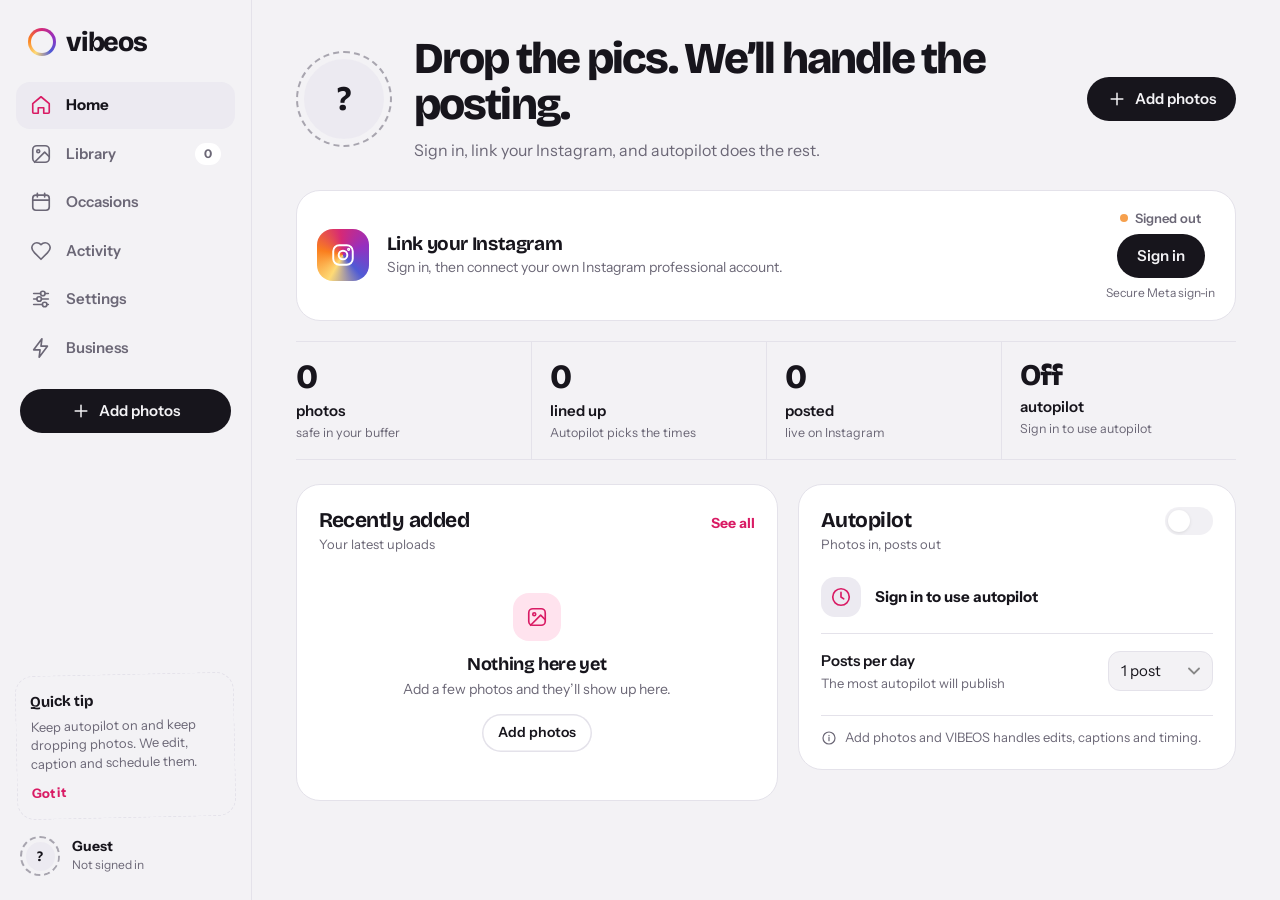
==== commit 26465a17: "Business Mode Phase 1b: business UI (wizard, dashboard, products, automation settings)" ====
--- a/web/index.html
+++ b/web/index.html
@@ -43,6 +43,7 @@
       <button class="nav-item" data-view="occasions"><svg class="ic"><use href="#i-calendar"/></svg><span>Occasions</span></button>
       <button class="nav-item" data-view="notifications"><svg class="ic"><use href="#i-heart"/></svg><span>Activity</span></button>
       <button class="nav-item" data-view="settings"><svg class="ic"><use href="#i-sliders"/></svg><span>Settings</span></button>
+      <a class="nav-item" href="/app/business.html" title="Business Mode: workspaces, campaigns, growth"><svg class="ic"><use href="#i-bolt"/></svg><span>Business</span></a>
     </nav>
     <button class="btn side-add" id="sideAdd"><svg class="ic"><use href="#i-plus"/></svg>Add photos</button>
     <div class="side-bottom">
@@ -73,7 +74,15 @@
 
         <div class="notice" id="engineNotice" hidden><svg class="ic"><use href="#i-alert"/></svg><div><strong>Posting isn’t switched on yet</strong><p>Your photos are saved, edited and ready. Posting to Instagram starts once the hosted posting engine is on for web accounts.</p></div></div>
 
-        <div class="streak" id="streakCard" hidden><span class="fire"><svg class="ic"><use href="#i-bolt"/></svg></span><div><strong id="streakNum"></strong><p id="streakText"></p></div></div>
+        <div class="streak" id="streakCard" hidden>
+  <span class="fire"><svg class="ic"><use href="#i-bolt"/></svg></span>
+  <div class="streak-main">
+    <strong id="streakNum"></strong>
+    <p id="streakText"></p>
+    <div class="streak-week" id="streakWeek" aria-label="Last 7 days"></div>
+  </div>
+  <div class="streak-best"><b id="streakBest"></b><small>best</small></div>
+</div>
 
         <div class="stats">
           <div class="stat"><b id="statMedia">0</b><span>photos</span><small>safe in your buffer</small></div>
@@ -152,6 +161,14 @@
             <div class="row"><div><strong>Trend Stories</strong><small>One safe, sourced trending-topic Story a day</small></div><label class="switch"><input type="checkbox" id="trendToggle" aria-label="Trend Stories"><span></span></label></div>
             <div class="row"><div><strong>Reply to comments</strong><small>AI replies to comments on your own posts</small></div><label class="switch"><input type="checkbox" id="repliesToggle" aria-label="Reply to comments"><span></span></label></div>
             <div class="row"><div><strong>First comment</strong><small>AI adds a starter comment to new posts</small></div><label class="switch"><input type="checkbox" id="commentsToggle" aria-label="First comment"><span></span></label></div>
+            <div class="row"><div><strong>Caption vibe</strong><small>How your captions should sound</small></div></div>
+            <div class="vibes" id="vibeChips" role="group" aria-label="Caption vibe">
+              <button class="vibe-chip" data-vibe="auto">Auto</button>
+              <button class="vibe-chip" data-vibe="aesthetic">Aesthetic</button>
+              <button class="vibe-chip" data-vibe="desi">Desi</button>
+              <button class="vibe-chip" data-vibe="funny">Funny</button>
+              <button class="vibe-chip" data-vibe="minimal">Minimal</button>
+            </div>
             <div class="row"><div><strong>Time zone</strong><small id="tzText">Detected from your device</small></div><button class="btn sm" id="saveAutopilot">Save settings</button></div>
           </section>
         </div>
@@ -183,9 +200,20 @@
       <div class="sheet-actions">
         <button class="btn" id="sheetPost"><svg class="ic"><use href="#i-bolt"/></svg>Post now</button>
         <button class="btn ghost" id="sheetSkip">Skip</button>
+        <button class="btn ghost" id="sheetStory">Story preview</button>
         <button class="btn ghost sm" id="sheetDelete"><svg class="ic"><use href="#i-trash"/></svg>Delete</button>
       </div>
     </div>
+  </section>
+</div>
+<div class="mockup-wrap" id="mockupWrap" hidden>
+  <div class="sheet-overlay" id="mockupOverlay"></div>
+  <section class="mockup" role="dialog" aria-modal="true" aria-label="Story preview">
+    <button class="sheet-close" id="mockupClose" aria-label="Close"><svg class="ic"><use href="#i-x"/></svg></button>
+    <h3>Story preview</h3>
+    <div class="mockup-chips" id="mockupChips"></div>
+    <div class="phone"><div class="phone-notch"></div><iframe id="mockupFrame" title="Story preview"></iframe></div>
+    <p class="mockup-note">Preview only — your photo in a story template. Nothing is posted.</p>
   </section>
 </div>
 <div class="toast" id="toast" role="status" aria-live="polite"></div>
--- a/web/styles.css
+++ b/web/styles.css
@@ -233,11 +233,20 @@
 .toast.show{opacity:1;transform:translate(-50%,0)}
 
 /* ---------- streak ---------- */
-.streak{display:flex;align-items:center;gap:14px;margin-bottom:24px;padding:16px 20px;border-radius:24px;background:var(--pink-soft)}
-.streak .fire{display:grid;place-items:center;width:44px;height:44px;flex:none;border-radius:50%;background:var(--ringbg);color:#fff}
-.streak .fire .ic{width:22px;height:22px}
-.streak strong{font:800 20px var(--display);letter-spacing:-.02em;display:block}
-.streak p{color:var(--mute);font-size:13.5px;margin-top:2px}
+.streak{display:flex;align-items:center;gap:14px;margin-bottom:24px;padding:16px 20px;border-radius:24px;background:var(--pink-soft);border:1px solid var(--line)}
+.streak .fire{display:grid;place-items:center;width:48px;height:48px;flex:none;border-radius:50%;background:var(--ringbg);color:#fff}
+.streak.hot .fire{animation:flame 1.6s ease-in-out infinite}
+@keyframes flame{0%,100%{box-shadow:0 0 0 0 rgba(217,27,100,.35)}50%{box-shadow:0 0 0 10px rgba(217,27,100,0)}}
+.streak-main{flex:1;min-width:0}
+.streak strong{font:800 22px var(--display);letter-spacing:-.02em;display:block}
+.streak p{color:var(--mute);font-size:13.5px;margin-top:1px}
+.streak-week{display:flex;gap:6px;margin-top:10px}
+.streak-week .dot{width:10px;height:10px;border-radius:50%;background:var(--line);flex:none}
+.streak-week .dot.on{background:var(--pink)}
+.streak-week .dot.today{box-shadow:0 0 0 2px var(--card),0 0 0 3.5px var(--pink)}
+.streak-best{display:grid;place-items:center;flex:none;min-width:48px;padding:8px 6px;border-radius:16px;background:var(--card);border:1px solid var(--line)}
+.streak-best b{font:800 16px var(--display)}
+.streak-best small{color:var(--mute);font-size:10.5px;text-transform:uppercase;letter-spacing:.06em}
 
 /* ---------- photo detail sheet ---------- */
 .mtile{cursor:pointer}
@@ -261,6 +270,53 @@
 .sheet-actions .btn{flex:1 1 auto}
 #sheetSaveCaption{margin-top:10px}
 
+/* ---------- vibe chips ---------- */
+.vibes{display:flex;gap:8px;flex-wrap:wrap;margin:10px 0 4px}
+.vibe-chip{border:1.5px solid var(--line);background:var(--bg);border-radius:999px;padding:7px 14px;font-weight:600;font-size:13px;color:var(--mute)}
+.vibe-chip.active{border-color:var(--pink);background:var(--pink-soft);color:var(--ink)}
+.vibe-chip:disabled{opacity:.5}
+
+/* ---------- story preview mockup ---------- */
+.mockup-wrap{position:fixed;inset:0;z-index:60}
+.mockup{position:absolute;left:50%;top:50%;transform:translate(-50%,-46%);width:min(420px,calc(100% - 24px));max-height:calc(100vh - 24px);overflow-y:auto;background:var(--card);border:1px solid var(--line);border-radius:24px;padding:20px}
+.mockup-wrap.open .sheet-overlay{opacity:1}
+.mockup h3{margin:0 0 10px;font:800 18px var(--display)}
+.mockup-chips{display:flex;gap:8px;flex-wrap:wrap;margin-bottom:14px}
+.phone{position:relative;width:180px;margin:0 auto;border-radius:28px;border:3px solid var(--ink);overflow:hidden;background:var(--soft);aspect-ratio:9/16}
+.phone-notch{position:absolute;top:8px;left:50%;transform:translateX(-50%);width:60px;height:8px;border-radius:999px;background:var(--ink);z-index:2}
+.phone iframe{width:1080px;height:1920px;border:0;transform-origin:0 0;transform:scale(0.1667);pointer-events:none}
+.mockup-note{color:var(--mute);font-size:12.5px;text-align:center;margin:12px 0 0}
+
+/* ---------- photo score badge ---------- */
+.mtile{position:relative}
+.score-badge{position:absolute;top:8px;left:8px;z-index:3;font-size:11px;font-weight:700;padding:3px 8px;border-radius:999px;background:var(--card);border:1px solid var(--line);color:var(--mute)}
+.score-badge.tone-ok{color:var(--ok);border-color:var(--ok)}
+.score-badge.tone-info{color:var(--info);border-color:var(--info)}
+.score-badge.tone-warn{color:var(--warn);border-color:var(--warn)}
+.score-badge.tone-bad{color:var(--bad);border-color:var(--bad)}
+
+/* ---------- skeleton shimmer ---------- */
+.mtile.skeleton{pointer-events:none}
+.mtile.skeleton .sk-img{width:100%;aspect-ratio:1;border-radius:0}
+.mtile.skeleton .sk-line{height:10px;border-radius:6px;margin:8px 4px 0}
+.mtile.skeleton .sk-line.short{width:55%}
+.mtile.skeleton .sk-img,.mtile.skeleton .sk-line{
+  background:linear-gradient(100deg,var(--soft) 40%,var(--line) 50%,var(--soft) 60%);
+  background-size:200% 100%;animation:shimmer 1.2s infinite linear}
+@keyframes shimmer{to{background-position:-200% 0}}
+
+/* ---------- pull-to-refresh ---------- */
+.ptr{position:fixed;top:-48px;left:50%;transform:translate(-50%,-48px);width:38px;height:38px;border-radius:50%;background:var(--card);border:1px solid var(--line);display:grid;place-items:center;z-index:40;opacity:0;transition:transform .2s,opacity .2s}
+.ptr.show{opacity:1}
+.ptr-spinner{width:18px;height:18px;border:2.5px solid var(--line);border-top-color:var(--pink);border-radius:50%}
+.ptr.spin .ptr-spinner{animation:spin .8s linear infinite}
+@keyframes spin{to{transform:rotate(360deg)}}
+
+/* ---------- confetti ---------- */
+.confetti{position:fixed;inset:0;pointer-events:none;z-index:80;overflow:hidden}
+.confetti i{position:absolute;top:-14px;width:9px;height:14px;border-radius:2px;animation:confetti-fall linear forwards}
+@keyframes confetti-fall{to{transform:translateY(110vh) rotate(720deg)}}
+
 /* ---------- tablet ---------- */
 @media (max-width:1100px){
   .app-shell{grid-template-columns:220px minmax(0,1fr)}
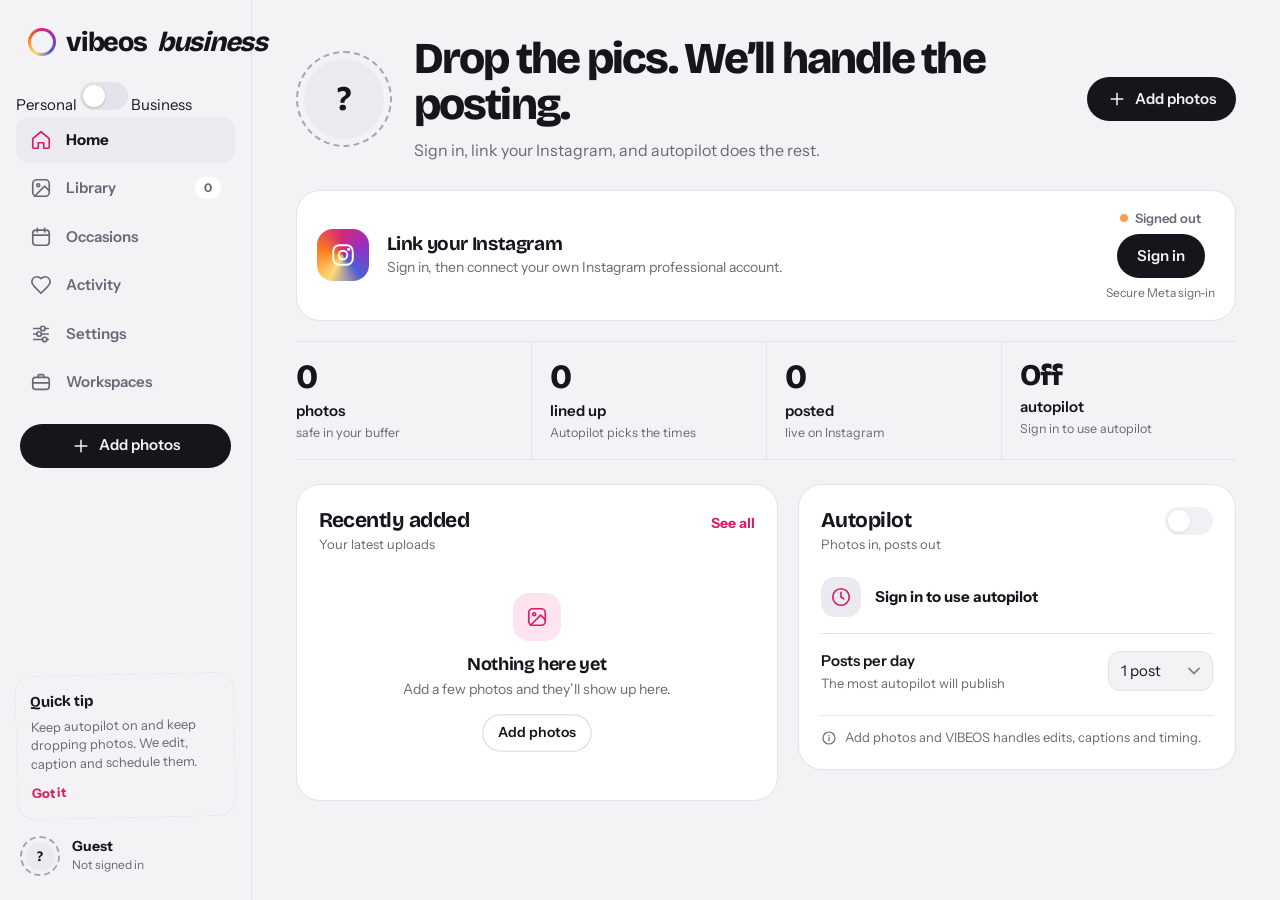
==== commit 40b9469d: "Update index.html" ====
--- a/web/index.html
+++ b/web/index.html
@@ -1,5 +1,5 @@
 <!doctype html>
-<html lang="en">
+<html lang="en" data-mode="personal">
 <head>
 <meta charset="utf-8">
 <meta name="viewport" content="width=device-width,initial-scale=1,viewport-fit=cover">
@@ -10,6 +10,8 @@
 <link rel="preconnect" href="https://fonts.googleapis.com"><link rel="preconnect" href="https://fonts.gstatic.com" crossorigin>
 <link href="https://fonts.googleapis.com/css2?family=Bricolage+Grotesque:opsz,wght@12..96,600..800&family=Instrument+Sans:wght@400;500;600;700&display=swap" rel="stylesheet">
 <link rel="stylesheet" href="styles.css">
+<link rel="stylesheet" href="business.css">
+<script src="mode.js"></script>
 </head>
 <body>
 <svg width="0" height="0" style="position:absolute" aria-hidden="true" focusable="false">
@@ -31,23 +33,29 @@
   <symbol id="i-info" viewBox="0 0 24 24"><circle cx="12" cy="12" r="9"/><path d="M12 11v5M12 8v.5"/></symbol>
   <symbol id="i-loader" viewBox="0 0 24 24"><path d="M12 3v4M12 17v4M3 12h4M17 12h4"/></symbol>
   <symbol id="i-trash" viewBox="0 0 24 24"><path d="M4 7h16M9 7V4h6v3M6 7l1 13h10l1-13"/></symbol>
+  <symbol id="i-brief" viewBox="0 0 24 24"><rect x="3" y="7" width="18" height="13" rx="3"/><path d="M9 7V5a1 1 0 0 1 1-1h4a1 1 0 0 1 1 1v2M3 13h18"/></symbol>
   <symbol id="i-insta" viewBox="0 0 24 24"><rect x="3" y="3" width="18" height="18" rx="5.5"/><circle cx="12" cy="12" r="4"/><circle cx="17.2" cy="6.8" r=".6"/></symbol>
 </svg>
 
 <div class="app-shell">
   <aside class="sidebar" id="sidebar">
-    <a class="brand" href="#dashboard" data-view="dashboard"><span class="ring brand-ring"><i class="av"></i></span>vibeos</a>
+    <a class="brand" href="#dashboard" data-view="dashboard"><span class="ring brand-ring"><i class="av"></i></span>vibeos<em class="brand-tag b-only">business</em></a>
+    <div class="mode-switch" role="group" aria-label="Account mode">
+      <span class="ms-lab ms-p">Personal</span>
+      <label class="switch"><input type="checkbox" id="modeToggle" aria-label="Switch to Business mode"><span></span></label>
+      <span class="ms-lab ms-b">Business</span>
+    </div>
     <nav class="nav" aria-label="Main navigation">
-      <button class="nav-item active" data-view="dashboard"><svg class="ic"><use href="#i-home"/></svg><span>Home</span></button>
-      <button class="nav-item" data-view="media"><svg class="ic"><use href="#i-image"/></svg><span>Library</span><em class="count" id="mediaCount">0</em></button>
-      <button class="nav-item" data-view="occasions"><svg class="ic"><use href="#i-calendar"/></svg><span>Occasions</span></button>
-      <button class="nav-item" data-view="notifications"><svg class="ic"><use href="#i-heart"/></svg><span>Activity</span></button>
-      <button class="nav-item" data-view="settings"><svg class="ic"><use href="#i-sliders"/></svg><span>Settings</span></button>
-      <a class="nav-item" href="/app/business.html" title="Business Mode: workspaces, campaigns, growth"><svg class="ic"><use href="#i-bolt"/></svg><span>Business</span></a>
+      <button class="nav-item p-only active" data-view="dashboard"><svg class="ic"><use href="#i-home"/></svg><span>Home</span></button>
+      <button class="nav-item p-only" data-view="media"><svg class="ic"><use href="#i-image"/></svg><span>Library</span><em class="count" id="mediaCount">0</em></button>
+      <button class="nav-item p-only" data-view="occasions"><svg class="ic"><use href="#i-calendar"/></svg><span>Occasions</span></button>
+      <button class="nav-item p-only" data-view="notifications"><svg class="ic"><use href="#i-heart"/></svg><span>Activity</span></button>
+      <button class="nav-item p-only" data-view="settings"><svg class="ic"><use href="#i-sliders"/></svg><span>Settings</span></button>
+      <button class="nav-item b-only" data-view="business"><svg class="ic"><use href="#i-brief"/></svg><span>Workspaces</span></button>
     </nav>
-    <button class="btn side-add" id="sideAdd"><svg class="ic"><use href="#i-plus"/></svg>Add photos</button>
+    <button class="btn side-add p-only" id="sideAdd"><svg class="ic"><use href="#i-plus"/></svg>Add photos</button>
     <div class="side-bottom">
-      <div class="tip"><strong>Quick tip</strong><p>Keep autopilot on and keep dropping photos. We edit, caption and schedule them.</p><button id="tipButton">Got it</button></div>
+      <div class="tip p-only"><strong>Quick tip</strong><p>Keep autopilot on and keep dropping photos. We edit, caption and schedule them.</p><button id="tipButton">Got it</button></div>
       <div class="me"><span class="ring sm ig"><span class="av" id="userAvatar">?</span></span><div><strong id="userName">Guest</strong><small id="userSub">Not signed in</small></div></div>
     </div>
   </aside>
@@ -55,7 +63,8 @@
   <main class="main">
     <header class="topbar">
       <a class="brand" href="#dashboard" data-view="dashboard"><span class="ring brand-ring"><i class="av"></i></span>vibeos</a>
-      <button class="avatar-btn" data-view="settings" aria-label="Settings"><span class="ring sm ig"><span class="av" id="topAvatar">?</span></span></button>
+      <label class="switch top-switch"><input type="checkbox" id="modeToggleTop" aria-label="Business mode"><span></span></label>
+      <button class="avatar-btn p-only" data-view="settings" aria-label="Settings"><span class="ring sm ig"><span class="av" id="topAvatar">?</span></span></button>
     </header>
 
     <div class="page">
@@ -173,16 +182,167 @@
           </section>
         </div>
       </section>
+      <section class="view" id="view-business">
+  <p class="eyebrow">Business mode</p>
+  <h1 class="big">Your brand on autopilot.</h1>
+  <p class="sub" id="pageSub">Set up a business workspace, tell us about your brand, and the growth engine takes it from there. Your personal mode stays exactly as it is.</p>
+
+  <div id="signedOut" class="card hidden">
+    <h2>Sign in to continue</h2>
+    <p class="hint">Business workspaces belong to your vibeos account, so sign in first.</p>
+    <a class="btn" href="/login">Sign in</a>
+  </div>
+
+  <div id="main" class="hidden">
+
+    <div id="listSection">
+      <div class="card">
+        <h2>Your workspaces</h2>
+        <p class="hint">Each business gets its own workspace: brand profile, products, campaigns and automation stay separate.</p>
+        <div id="wsList" class="grid"></div>
+        <div style="margin-top:14px">
+          <button class="btn" id="newWsBtn">+ New business workspace</button>
+        </div>
+      </div>
+      <div id="newWsForm" class="card hidden">
+        <h2>New business</h2>
+        <p class="hint">Just a name to start — everything else can be filled in during onboarding.</p>
+        <label for="newName">Business name</label>
+        <input type="text" id="newName" maxlength="120" placeholder="e.g. Kettle &amp; Co. Cafe">
+        <div style="margin-top:14px" class="row">
+          <button class="btn" id="createWsBtn">Create workspace</button>
+          <button class="btn ghost" id="cancelNewWs">Cancel</button>
+        </div>
+      </div>
+    </div>
+
+    <div id="wsSection" class="hidden">
+      <div class="row" style="align-items:center;margin-bottom:16px">
+        <button class="btn ghost sm" id="backToList">&#8592; All workspaces</button>
+        <span class="spacer" style="flex:1"></span>
+        <span id="wsBadge"></span>
+      </div>
+
+      <div id="onboarding" class="hidden">
+        <div class="card">
+          <div class="steps" id="steps"></div>
+          <h2 id="obTitle">Business basics</h2>
+          <p class="hint" id="obHint"></p>
+
+          <div id="obBody"></div>
+
+          <div class="row" style="margin-top:18px">
+            <button class="btn ghost" id="obPrev">&#8592; Back</button>
+            <button class="btn" id="obSave">Save &amp; continue</button>
+            <button class="btn" id="obFinish" style="display:none">Activate business mode</button>
+          </div>
+        </div>
+      </div>
+
+      <div id="dashboard" class="hidden">
+        <div class="grid three" style="margin-bottom:16px">
+          <div class="stat"><b id="stProducts">0</b><span>products / services</span></div>
+          <div class="stat"><b id="stCampaigns">0</b><span>campaigns</span></div>
+          <div class="stat"><b id="stLeads">0</b><span>leads</span></div>
+        </div>
+
+        <div class="card">
+          <div class="row" style="align-items:baseline;justify-content:space-between">
+            <h2>Products &amp; services</h2>
+            <button class="btn ghost sm" id="addProductBtn">+ Add</button>
+          </div>
+          <p class="hint">The content factory uses these to write accurate posts. Only add what you actually sell — the engine never invents prices or availability.</p>
+          <div id="productForm" class="hidden" style="border:1px solid var(--line);border-radius:12px;padding:14px;margin-bottom:12px">
+            <input type="hidden" id="prodId">
+            <label for="prodName">Name</label>
+            <input type="text" id="prodName" maxlength="160" placeholder="e.g. Cold brew coffee">
+            <div class="row">
+              <div><label for="prodPrice">Price</label><input type="text" id="prodPrice" maxlength="60" placeholder="e.g. 180"></div>
+              <div><label for="prodCurrency">Currency</label><input type="text" id="prodCurrency" maxlength="8" placeholder="INR"></div>
+            </div>
+            <label for="prodDesc">Description</label>
+            <textarea id="prodDesc" maxlength="2000" placeholder="What it is, what makes it special"></textarea>
+            <div class="row">
+              <div><label for="prodCat">Category</label><input type="text" id="prodCat" maxlength="80" placeholder="e.g. beverages"></div>
+              <div><label for="prodUrl">Link (optional)</label><input type="url" id="prodUrl" maxlength="500" placeholder="https://"></div>
+            </div>
+            <div class="row" style="align-items:center;margin-top:12px">
+              <label class="switch"><input type="checkbox" id="prodAvail" checked><i></i>Available</label>
+              <label class="switch"><input type="checkbox" id="prodPromo"><i></i>Promotional</label>
+            </div>
+            <div class="row" style="margin-top:14px">
+              <button class="btn sm" id="prodSave">Save product</button>
+              <button class="btn ghost sm" id="prodCancel">Cancel</button>
+            </div>
+          </div>
+          <div id="productList"></div>
+        </div>
+
+        <div class="card">
+          <div class="row" style="align-items:baseline;justify-content:space-between">
+            <h2>Campaigns</h2>
+            <button class="btn ghost sm" id="addCampaignBtn">+ New campaign</button>
+          </div>
+          <p class="hint">A campaign turns your brand profile into a concrete plan. The Strategy agent writes the brief, the Planning agent builds the day-by-day content plan. Nothing is published from here.</p>
+          <div id="campaignForm" class="hidden" style="border:1px solid var(--line);border-radius:12px;padding:14px;margin-bottom:12px">
+            <label for="campName">Campaign name</label>
+            <input type="text" id="campName" maxlength="120" placeholder="e.g. October footfall push">
+            <div class="row">
+              <div><label for="campObjective">Objective</label><select id="campObjective"></select></div>
+              <div><label for="campDuration">Duration</label><select id="campDuration"><option value="7">7 days</option><option value="14" selected>14 days</option><option value="30">30 days</option></select></div>
+            </div>
+            <div class="row" style="margin-top:14px">
+              <button class="btn sm" id="campSave">Create campaign</button>
+              <button class="btn ghost sm" id="campCancel">Cancel</button>
+            </div>
+          </div>
+          <div id="campaignList"></div>
+        </div>
+
+        <div class="grid two">
+          <div class="card">
+            <h2>Automation</h2>
+            <p class="hint">Everything starts OFF. Switch on only what you want this business to do on its own.</p>
+            <label class="switch"><input type="checkbox" id="setAutoPublish"><i></i>Auto-publish campaigns</label>
+            <label class="switch"><input type="checkbox" id="setAutoComments"><i></i>Post first comments</label>
+            <label class="switch"><input type="checkbox" id="setAutoReplies"><i></i>Reply to comments</label>
+            <div class="row" style="margin-top:14px">
+              <div>
+                <label for="setDaily">Daily posts cap</label>
+                <select id="setDaily"></select>
+              </div>
+            </div>
+            <div class="row" style="margin-top:12px">
+              <div><label for="setQuietStart">Quiet from</label><select id="setQuietStart"></select></div>
+              <div><label for="setQuietEnd">Quiet until</label><select id="setQuietEnd"></select></div>
+            </div>
+            <p class="note">Paid promotion is never automatic. Anything that spends money will always ask you first.</p>
+          </div>
+          <div class="card">
+            <h2>Activity log</h2>
+            <p class="hint">Append-only audit trail. Entries can never be edited or removed.</p>
+            <div id="eventList"></div>
+            <div class="row" style="margin-top:12px">
+              <button class="btn ghost sm" id="resumeSetup">Continue setup / edit profile</button>
+            </div>
+          </div>
+        </div>
+      </div>
+    </div>
+  </div>
+
+      </section>
     </div>
   </main>
 </div>
 
 <nav class="tabbar" aria-label="Main navigation">
-  <button class="tab-item active" data-view="dashboard" aria-label="Home"><svg class="ic"><use href="#i-home"/></svg></button>
-  <button class="tab-item" data-view="media" aria-label="Library"><svg class="ic"><use href="#i-image"/></svg></button>
-  <button class="tab-add" id="tabAdd" aria-label="Add photos"><svg class="ic"><use href="#i-plus"/></svg></button>
-  <button class="tab-item" data-view="occasions" aria-label="Occasions"><svg class="ic"><use href="#i-calendar"/></svg></button>
-  <button class="tab-item" data-view="notifications" aria-label="Activity"><svg class="ic"><use href="#i-heart"/></svg></button>
+  <button class="tab-item p-only active" data-view="dashboard" aria-label="Home"><svg class="ic"><use href="#i-home"/></svg></button>
+  <button class="tab-item p-only" data-view="media" aria-label="Library"><svg class="ic"><use href="#i-image"/></svg></button>
+  <button class="tab-add p-only" id="tabAdd" aria-label="Add photos"><svg class="ic"><use href="#i-plus"/></svg></button>
+  <button class="tab-item p-only" data-view="occasions" aria-label="Occasions"><svg class="ic"><use href="#i-calendar"/></svg></button>
+  <button class="tab-item p-only" data-view="notifications" aria-label="Activity"><svg class="ic"><use href="#i-heart"/></svg></button>
+  <button class="tab-item b-only" data-view="business" aria-label="Workspaces"><svg class="ic"><use href="#i-brief"/></svg></button>
 </nav>
 
 <div class="sheet-wrap" id="sheetWrap" hidden>
@@ -218,6 +378,6 @@
 </div>
 <div class="toast" id="toast" role="status" aria-live="polite"></div>
 <input id="filePicker" type="file" accept="image/*" multiple hidden>
-<script src="config.js"></script><script src="app.js"></script>
+<script src="config.js"></script><script src="app.js"></script><script src="business.js"></script>
 </body>
 </html>
